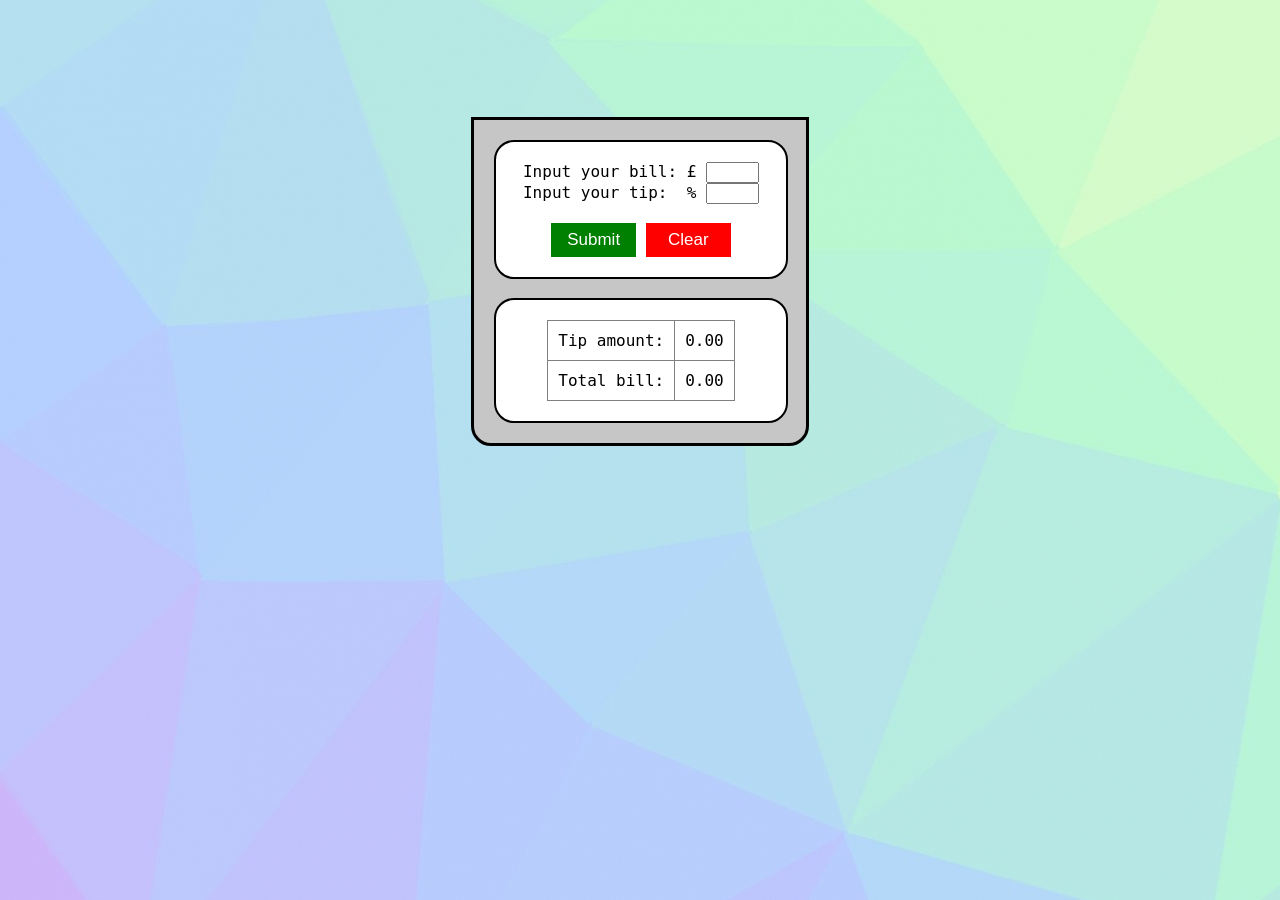
==== index.html @ 8cab5c8b "changes" ====
<!DOCTYPE html>

<html lang=en>

  <head>
    <title>Tip Calculator</title>
    <meta charset="UTF-8">
    <meta name="viewport" content="width=device-width, initial-scale=1.0">
    <link href="./favicon.ico" rel="shortcut icon">
    <link href="./style.css" rel="stylesheet">
  </head>

  <center>

    <body>
     <p id="text2" class="idk">TIP CALCULATOR<p>
     <div id="input-answer" class="idk">
      <div class="form">
        <form id="form1">
         <section id="inputs">
          <label for="billInput">Input your bill: £</label>
          <input type="number" name="billInput" id="billInput">
             <br>
           <label for="percentageInput">Input your tip: &nbsp;%</label>
           <input type="number" name="percentageInput" id="percentageInput">
          </section>
             <br>
           <button type="Submit" id="savebtn" onclick="calculateTip()">Submit</button>
           <button type="reset" id="clearbtn">Clear</button>
         </form>

       </div>

       <br>
   
       <div id="result">
        <form id="form2">
         <table>
           <tr>
             <td id="answer1">Tip amount:</td>
             <td id="tipValue">0.00</td>
           </tr>
           <tr>
             <td id="answer2">Total bill:</td>
             <td id="totalBill">0.00</td>
           </tr>
         </table>
        </form>
       </div>
      </div>
     <script src="script.js" type="text/javascript"></script>
   </body>
 </center>
</html>
---- style.css ----
body {
    font-family: Monaco, "Lucida Console", monospace;
    background-image: url(./css/bg.jpg)
}

#answer {
    text-align: center;
}


#answer1, #answer2, #totalBill, #tipValue {
    text-align: right;
    border: 1px solid gray;
    padding: 10px
}

table {
    border-collapse: collapse;
}

#form2 {
    background-color: white;
    width: 250px;
    border: 2px solid black;
    border-radius: 20px;
    padding: 20px;
}

#billInput, #percentageInput {
    width: 45px;
    -moz-appearance: textfield;
}

#form1 {
    background-color: white;
    width: 250px;
    border: 2px solid black;
    border-radius: 20px;
    padding: 20px;
}

button {
    width: 85px;
    height: 34px;
    border: none;
    font-size: 17px;
    color: white;
}

#savebtn {
    background-color: green;
    
}

#clearbtn {
    background-color: red;
}

button:hover {
    opacity: 0.5;
}

#input-answer {
    background-color: #c6c6c6;
    width: 292px;
    border: 3px solid black;
    border-radius: 0px 0px 20px 20px;
    padding: 20px;
}

.bugger {
  margin: 0;
  position: absolute;
  top: 50%;
  left: 50%;
  -webkit-transform: translate(-50%, -50%);
  transform: translate(-50%, -50%);
}


#text2 {
    color: white;
    font-family: Arial;
    width: 312px;
    font-size: 30px;
    background-color: #B64B39;
    border-width: 3px 3px 0px 3px;
    border-color: black;
    border-style: solid;
    border-radius: 20px 20px 0px 0px;
    padding: 10px;
    -webkit-transform: translate(-50%, -385%);
    transform: translate(-50%, -385%);
}
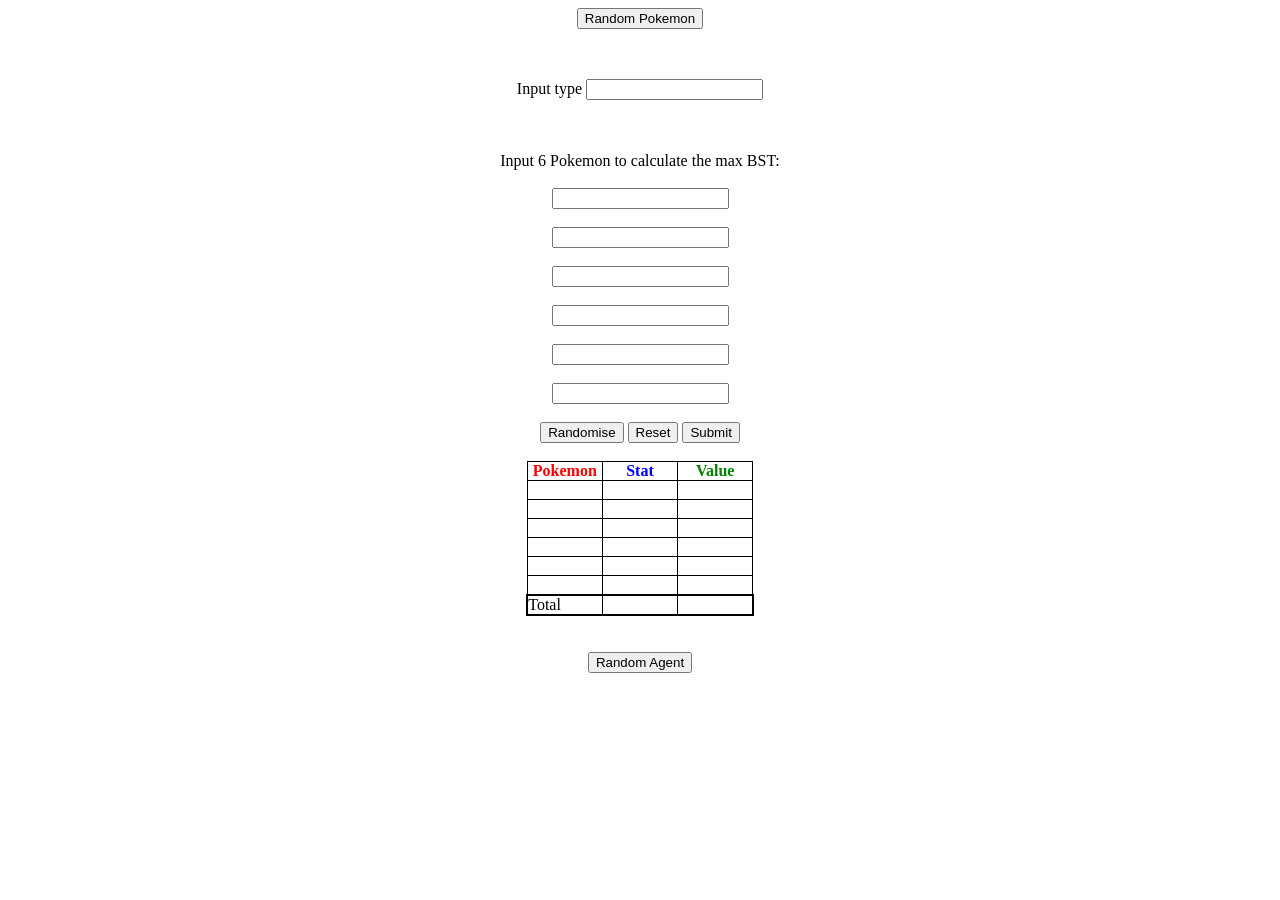
==== commit cbcbe194: "Add files via upload" ====
--- a/index.html
+++ b/index.html
@@ -1,57 +1,103 @@
-<!DOCTYPE html>
-
-<html lang=en>
-
-  <head>
-    <title>Tip Calculator</title>
-    <meta charset="UTF-8">
-    <meta name="viewport" content="width=device-width, initial-scale=1.0">
-    <link href="./favicon.ico" rel="shortcut icon">
-    <link href="./style.css" rel="stylesheet">
-  </head>
-
-  <center>
-
-    <body>
-     <p id="text2" class="idk">TIP CALCULATOR<p>
-     <div id="input-answer" class="idk">
-      <div class="form">
-        <form id="form1">
-         <section id="inputs">
-          <label for="billInput">Input your bill: £</label>
-          <input type="number" name="billInput" id="billInput">
-             <br>
-           <label for="percentageInput">Input your tip: &nbsp;%</label>
-           <input type="number" name="percentageInput" id="percentageInput">
-          </section>
-             <br>
-           <button type="Submit" id="savebtn" onclick="calculateTip()">Submit</button>
-           <button type="reset" id="clearbtn">Clear</button>
-         </form>
-
-       </div>
-
-       <br>
-   
-       <div id="result">
-        <form id="form2">
-         <table>
-           <tr>
-             <td id="answer1">Tip amount:</td>
-             <td id="tipValue">0.00</td>
-           </tr>
-           <tr>
-             <td id="answer2">Total bill:</td>
-             <td id="totalBill">0.00</td>
-           </tr>
-         </table>
-        </form>
-       </div>
-      </div>
-     <script src="script.js" type="text/javascript"></script>
-   </body>
- </center>
-</html>
-
-
-
+<!DOCTYPE html>
+<html lang="en">
+<head>
+    <meta charset="UTF-8">
+    <title>Pokédex Console Test</title>
+    <link rel="icon" type="image/favicon.jpg" href=".public\favicon.jpg">
+    <link rel="stylesheet" href="stylesheet.css">
+</head>
+<body>
+<center>
+    <button id="randombtn"
+            onclick="randomPokemonButton()">Random Pokemon
+    </button>
+    <br>
+    <p id="result">&nbsp</p>
+
+    <form>
+        <label for="pokemonSort">Input type</label>
+        <input type="text" name="pokemonSort" id="input">
+    </form>
+    <form id="main-form">
+        <br>
+        <p id="resultInput"></p>
+        <br>
+        <label>Input 6 Pokemon to calculate the max BST:</label>
+        <br>
+        <br>
+        <input type="text" id="pokeOne">
+        <br>
+        <br>
+        <input type="text" id="pokeTwo">
+        <br>
+        <br>
+        <input type="text" id="pokeThree">
+        <br>
+        <br>
+        <input type="text" id="pokeFour">
+        <br>
+        <br>
+        <input type="text" id="pokeFive">
+        <br>
+        <br>
+        <input type="text" id="pokeSix">
+        <br>
+        <br>
+        <button type="button" id="randomiseBstPokemon" onclick="randomiseBstPokemonFunction(), bstButtonFunction()">Randomise</button>
+        <button id="reset" onclick="resetForm()">Reset</button>
+        <button type="button" id="bstButton" onclick="bstButtonFunction()">Submit</button>
+        <br>
+        <table>
+            <tr>
+                <th id="Pokemonth">Pokemon</th>
+                <th id="Statth">Stat</th>
+                <th id="Valueth">Value</th>
+            </tr>
+            <tr>
+                <td id="result1">&nbsp</td>
+                <td id="statType1">&nbsp</td>
+                <td id="valueOutput1">&nbsp</td>
+            </tr>
+            <tr>
+                <td id="result2">&nbsp</td>
+                <td id="statType2">&nbsp</td>
+                <td id="valueOutput2">&nbsp</td>
+            </tr>
+            <tr>
+                <td id="result3">&nbsp</td>
+                <td id="statType3">&nbsp</td>
+                <td id="valueOutput3">&nbsp</td>
+            </tr>
+            <tr>
+                <td id="result4">&nbsp</td>
+                <td id="statType4">&nbsp</td>
+                <td id="valueOutput4">&nbsp</td>
+            </tr>
+            <tr>
+                <td id="result5">&nbsp</td>
+                <td id="statType5">&nbsp</td>
+                <td id="valueOutput5">&nbsp</td>
+            </tr>
+            <tr>
+                <td id="result6">&nbsp</td>
+                <td id="statType6">&nbsp</td>
+                <td id="valueOutput6">&nbsp</td>
+            </tr>
+            <br>
+            <tr id="total">
+                <td id="total1">Total</td>
+                <td id="empty">&nbsp</td>
+                <td id="valueTotal">&nbsp</td>
+            </tr>
+
+        </table>
+    </form>
+    <br>
+    <br>
+    <button id="randomAgentBtn" onclick="randomAgentBtn()">Random Agent</button>
+    <p id="randomAgentResult">&nbsp</p>
+
+</center>
+<script src="script.js?v=1"></script>
+</body>
+</html>
--- a/stylesheet.css
+++ b/stylesheet.css
@@ -0,0 +1,29 @@
+table, th, td {
+  border: 1px solid black;
+  border-collapse: collapse;
+  table-layout:fixed;
+}
+
+table, th, td {
+    width: 18%;
+    height: 18%;
+    cellpadding: 0px;
+    cellspacing: 0px;
+    padding: 0px;
+}
+
+#total {
+    border: 2px solid black;
+}
+
+#Pokemonth {
+    color: red;
+}
+
+#Statth {
+    color:blue;
+}
+
+#Valueth {
+    color:green;
+}
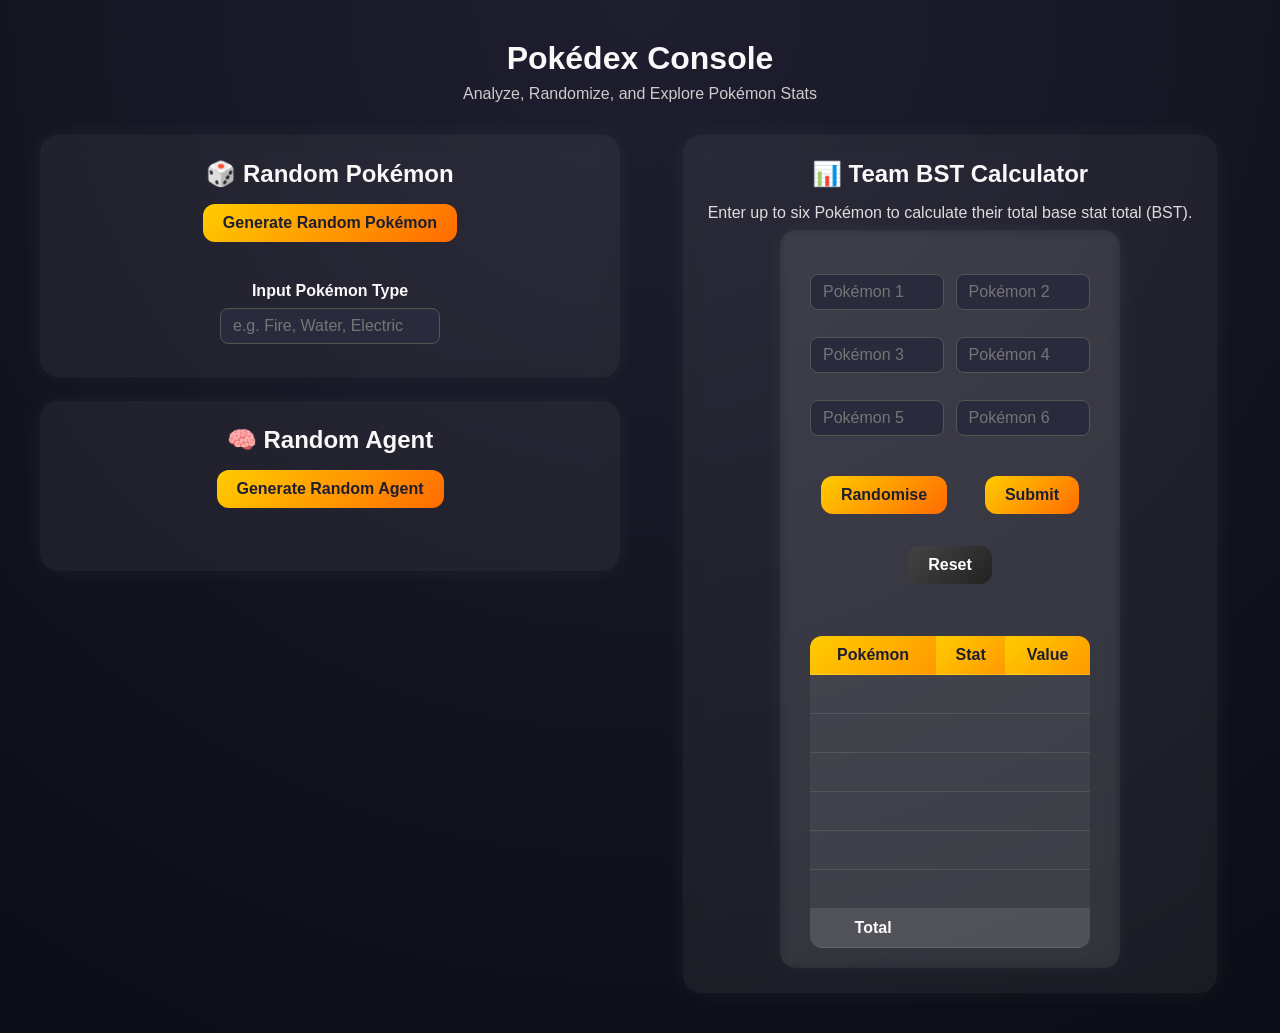
==== commit 8dd5f012: "Add files via upload" ====
--- a/index.html
+++ b/index.html
@@ -2,102 +2,114 @@
 <html lang="en">
 <head>
     <meta charset="UTF-8">
-    <title>Pokédex Console Test</title>
-    <link rel="icon" type="image/favicon.jpg" href=".public\favicon.jpg">
+    <title>Pokédex Console</title>
+    <link rel="icon" type="image/x-icon" href="public/favicon.jpg">
     <link rel="stylesheet" href="stylesheet.css">
 </head>
 <body>
-<center>
-    <button id="randombtn"
-            onclick="randomPokemonButton()">Random Pokemon
-    </button>
-    <br>
-    <p id="result">&nbsp</p>
 
-    <form>
-        <label for="pokemonSort">Input type</label>
-        <input type="text" name="pokemonSort" id="input">
-    </form>
-    <form id="main-form">
-        <br>
-        <p id="resultInput"></p>
-        <br>
-        <label>Input 6 Pokemon to calculate the max BST:</label>
-        <br>
-        <br>
-        <input type="text" id="pokeOne">
-        <br>
-        <br>
-        <input type="text" id="pokeTwo">
-        <br>
-        <br>
-        <input type="text" id="pokeThree">
-        <br>
-        <br>
-        <input type="text" id="pokeFour">
-        <br>
-        <br>
-        <input type="text" id="pokeFive">
-        <br>
-        <br>
-        <input type="text" id="pokeSix">
-        <br>
-        <br>
-        <button type="button" id="randomiseBstPokemon" onclick="randomiseBstPokemonFunction(), bstButtonFunction()">Randomise</button>
-        <button id="reset" onclick="resetForm()">Reset</button>
-        <button type="button" id="bstButton" onclick="bstButtonFunction()">Submit</button>
-        <br>
-        <table>
-            <tr>
-                <th id="Pokemonth">Pokemon</th>
-                <th id="Statth">Stat</th>
-                <th id="Valueth">Value</th>
-            </tr>
-            <tr>
-                <td id="result1">&nbsp</td>
-                <td id="statType1">&nbsp</td>
-                <td id="valueOutput1">&nbsp</td>
-            </tr>
-            <tr>
-                <td id="result2">&nbsp</td>
-                <td id="statType2">&nbsp</td>
-                <td id="valueOutput2">&nbsp</td>
-            </tr>
-            <tr>
-                <td id="result3">&nbsp</td>
-                <td id="statType3">&nbsp</td>
-                <td id="valueOutput3">&nbsp</td>
-            </tr>
-            <tr>
-                <td id="result4">&nbsp</td>
-                <td id="statType4">&nbsp</td>
-                <td id="valueOutput4">&nbsp</td>
-            </tr>
-            <tr>
-                <td id="result5">&nbsp</td>
-                <td id="statType5">&nbsp</td>
-                <td id="valueOutput5">&nbsp</td>
-            </tr>
-            <tr>
-                <td id="result6">&nbsp</td>
-                <td id="statType6">&nbsp</td>
-                <td id="valueOutput6">&nbsp</td>
-            </tr>
-            <br>
-            <tr id="total">
-                <td id="total1">Total</td>
-                <td id="empty">&nbsp</td>
-                <td id="valueTotal">&nbsp</td>
-            </tr>
+    <header>
+        <h1>Pokédex Console</h1>
+        <p class="subtitle">Analyze, Randomize, and Explore Pokémon Stats</p>
+    </header>
 
-        </table>
-    </form>
-    <br>
-    <br>
-    <button id="randomAgentBtn" onclick="randomAgentBtn()">Random Agent</button>
-    <p id="randomAgentResult">&nbsp</p>
+    <main class="main-layout">
+    <!-- Left column -->
+    <div class="column">
+        <section class="card">
+            <h2>🎲 Random Pokémon</h2>
+            <button id="randombtn" onclick="randomPokemonButton()">Generate Random Pokémon</button>
+            <p id="result">&nbsp;</p>
 
-</center>
-<script src="script.js?v=1"></script>
+            <label for="input">Input Pokémon Type</label>
+            <input type="text" name="pokemonSort" id="input" placeholder="e.g. Fire, Water, Electric">
+            <p id="resultInput"></p>
+        </section>
+
+        <section class="card">
+            <h2>🧠 Random Agent</h2>
+            <button id="randomAgentBtn" onclick="randomAgentBtn()">Generate Random Agent</button>
+            <p id="randomAgentResult">&nbsp;</p>
+        </section>
+    </div>
+
+    <!-- Right column -->
+    <center>
+    <div class="column">
+        <section class="card">
+            <h2>📊 Team BST Calculator</h2>
+            <p>Enter up to six Pokémon to calculate their total base stat total (BST).</p>
+
+            <form id="main-form">
+                <div class="pokemon-inputs">
+                    <input type="text" id="pokeOne" placeholder="Pokémon 1">
+                    <input type="text" id="pokeTwo" placeholder="Pokémon 2">
+                    <input type="text" id="pokeThree" placeholder="Pokémon 3">
+                    <input type="text" id="pokeFour" placeholder="Pokémon 4">
+                    <input type="text" id="pokeFive" placeholder="Pokémon 5">
+                    <input type="text" id="pokeSix" placeholder="Pokémon 6">
+                </div>
+
+                <div class="button-group">
+                    <button type="button" id="randomiseBstPokemon" onclick="randomiseBstPokemonFunction(); bstButtonFunction()">Randomise</button>
+                    <button type="button" id="bstButton" onclick="bstButtonFunction()">Submit</button>
+                    <button type="reset" id="reset" onclick="resetForm()">Reset</button>
+                </div>
+
+                <div class="table-container">
+                    <table>
+                        <thead>
+                            <tr>
+                                <th>Pokémon</th>
+                                <th>Stat</th>
+                                <th>Value</th>
+                            </tr>
+                        </thead>
+                        <tbody>
+                            <tr>
+                                <td id="result1">&nbsp;</td>
+                                <td id="statType1">&nbsp;</td>
+                                <td id="valueOutput1">&nbsp;</td>
+                            </tr>
+                            <tr>
+                                <td id="result2">&nbsp;</td>
+                                <td id="statType2">&nbsp;</td>
+                                <td id="valueOutput2">&nbsp;</td>
+                            </tr>
+                            <tr>
+                                <td id="result3">&nbsp;</td>
+                                <td id="statType3">&nbsp;</td>
+                                <td id="valueOutput3">&nbsp;</td>
+                            </tr>
+                            <tr>
+                                <td id="result4">&nbsp;</td>
+                                <td id="statType4">&nbsp;</td>
+                                <td id="valueOutput4">&nbsp;</td>
+                            </tr>
+                            <tr>
+                                <td id="result5">&nbsp;</td>
+                                <td id="statType5">&nbsp;</td>
+                                <td id="valueOutput5">&nbsp;</td>
+                            </tr>
+                            <tr>
+                                <td id="result6">&nbsp;</td>
+                                <td id="statType6">&nbsp;</td>
+                                <td id="valueOutput6">&nbsp;</td>
+                            </tr>
+                            <tr id="total">
+                                <td><strong>Total</strong></td>
+                                <td>&nbsp;</td>
+                                <td id="valueTotal">&nbsp;</td>
+                            </tr>
+                        </tbody>
+                    </table>
+                </div>
+            </form>
+        </section>
+    </div>
+    </center>
+</main>
+
+    <script src="script.js?v=1"></script>
 </body>
 </html>
--- a/stylesheet.css
+++ b/stylesheet.css
@@ -1,29 +1,431 @@
-table, th, td {
-  border: 1px solid black;
-  border-collapse: collapse;
-  table-layout:fixed;
-}
-
-table, th, td {
-    width: 18%;
-    height: 18%;
-    cellpadding: 0px;
-    cellspacing: 0px;
-    padding: 0px;
-}
-
-#total {
-    border: 2px solid black;
-}
-
-#Pokemonth {
-    color: red;
-}
-
-#Statth {
-    color:blue;
-}
-
-#Valueth {
-    color:green;
+/* ===== Global Styles ===== */
+* {
+    box-sizing: border-box;
+    font-family: 'Segoe UI', Tahoma, Geneva, Verdana, sans-serif;
+}
+
+body {
+    background: radial-gradient(circle at top, #1e1e2f 0%, #0c0c16 100%);
+    color: #f8f8f8;
+    margin: 0;
+    padding: 40px 0;
+}
+
+/* ===== Centering Content ===== */
+center {
+    display: flex;
+    flex-direction: column;
+    align-items: center;
+    gap: 1.5rem;
+}
+
+/* ===== Buttons ===== */
+button {
+    background: linear-gradient(135deg, #ffcc00, #ff6b00);
+    color: #1e1e2f;
+    border: none;
+    border-radius: 12px;
+    padding: 10px 20px;
+    font-size: 1rem;
+    font-weight: bold;
+    cursor: pointer;
+    transition: all 0.3s ease;
+}
+
+button:hover {
+    transform: translateY(-2px);
+    box-shadow: 0 4px 15px rgba(255, 204, 0, 0.4);
+}
+
+/* Make reset button look different */
+#reset {
+    background: linear-gradient(135deg, #444, #222);
+    color: #fff;
+}
+
+#reset:hover {
+    box-shadow: 0 4px 15px rgba(255, 255, 255, 0.2);
+}
+
+/* ===== Inputs ===== */
+input[type="text"] {
+    background: #2a2a3d;
+    border: 1px solid #555;
+    border-radius: 8px;
+    padding: 8px 12px;
+    color: #f8f8f8;
+    font-size: 1rem;
+    width: 220px;
+    transition: border-color 0.3s ease, box-shadow 0.3s ease;
+}
+
+input[type="text"]:focus {
+    outline: none;
+    border-color: #ffcc00;
+    box-shadow: 0 0 10px rgba(255, 204, 0, 0.4);
+}
+
+/* ===== Forms & Labels ===== */
+form {
+    background: rgba(255, 255, 255, 0.05);
+    padding: 20px 30px;
+    border-radius: 16px;
+    backdrop-filter: blur(6px);
+    box-shadow: 0 0 20px rgba(255, 255, 255, 0.05);
+    width: 340px;
+}
+
+label {
+    display: block;
+    font-weight: bold;
+    margin-bottom: 8px;
+}
+
+/* ===== Table ===== */
+table {
+    border-collapse: collapse;
+    margin-top: 20px;
+    width: 100%;
+    max-width: 600px;
+    background: rgba(255, 255, 255, 0.05);
+    border-radius: 12px;
+    overflow: hidden;
+}
+
+th, td {
+    padding: 10px;
+    text-align: center;
+    border-bottom: 1px solid rgba(255, 255, 255, 0.1);
+}
+
+th {
+    background: linear-gradient(135deg, #ffcc00, #ff9900);
+    color: #1e1e2f;
+    font-weight: bold;
+}
+
+td {
+    color: #f1f1f1;
+}
+
+/* Highlight total row */
+#total td {
+    font-weight: bold;
+    background: rgba(255, 255, 255, 0.1);
+}
+
+/* ===== Paragraphs ===== */
+p {
+    margin: 0.5rem 0;
+    font-size: 1rem;
+    color: #ddd;
+}
+
+/* ===== Random Agent Result Styling ===== */
+#randomAgentResult {
+    font-weight: bold;
+    font-size: 1.2rem;
+    color: #ffcc00;
+}
+
+/* ===== Random Pokemon Result Styling ===== */
+#result {
+    font-weight: bold;
+    font-size: 1.2rem;
+    color: #ffcc00;
+}
+
+/* ===== Animations ===== */
+button:active {
+    transform: scale(0.97);
+}
+
+/* ===== Responsive ===== */
+@media (max-width: 600px) {
+    form {
+        width: 90%;
+        padding: 15px;
+    }
+
+    input[type="text"] {
+        width: 100%;
+    }
+
+    table {
+        font-size: 0.9rem;
+    }
+}
+
+/* ===== Layout ===== */
+.main-layout {
+    display: grid;
+    grid-template-columns: 1fr 1fr;
+    gap: 2rem;
+    max-width: 1200px;
+    margin: 0 auto;
+    align-items: flex-start;
+}
+
+/* Each column */
+.column {
+    display: flex;
+    flex-direction: column;
+    gap: 1.5rem;
+}
+
+/* Card layout consistency */
+.card {
+    width: 100%;
+}
+
+/* Ensure tables don’t overflow */
+.table-container {
+    overflow-x: auto;
+}
+
+/* Buttons in BST Calculator */
+.button-group {
+    display: flex;
+    justify-content: center;
+    gap: 0.8rem;
+    flex-wrap: wrap;
+    margin: 1rem 0;
+}
+
+/* Pokémon input grid */
+.pokemon-inputs {
+    display: grid;
+    grid-template-columns: 1fr 1fr;
+    gap: 0.7rem;
+    margin-top: 1rem;
+}
+
+/* ===== Responsive for Mobile ===== */
+@media (max-width: 900px) {
+    .main-layout {
+        grid-template-columns: 1fr;
+    }
+
+    .pokemon-inputs {
+        grid-template-columns: 1fr;
+    }
+
+    .button-group {
+        flex-direction: column;
+    }
+}
+
+/* ====== Global Reset & Typography ====== */
+* {
+    box-sizing: border-box;
+    font-family: 'Segoe UI', Tahoma, Geneva, Verdana, sans-serif;
+    color: #f8f8f8;
+}
+
+body {
+    background: radial-gradient(circle at top, #1e1e2f 0%, #0c0c16 100%);
+    margin: 0;
+    padding: 40px 0;
+}
+
+h1, h2 {
+    margin: 0;
+    text-align: center;
+}
+
+.subtitle {
+    text-align: center;
+    color: #ccc;
+    font-size: 1rem;
+    margin-bottom: 2rem;
+}
+
+/* ====== Layout ====== */
+.main-layout {
+    display: grid;
+    grid-template-columns: 1fr 1fr;
+    gap: 2.5rem;
+    max-width: 1200px;
+    margin: 0 auto;
+    align-items: flex-start;
+}
+
+.column {
+    display: flex;
+    flex-direction: column;
+    gap: 1.5rem;
+    align-items: stretch;
+}
+
+/* ====== Card Styling ====== */
+.card {
+    background: rgba(255, 255, 255, 0.06);
+    padding: 25px;
+    border-radius: 18px;
+    box-shadow: 0 0 25px rgba(255, 255, 255, 0.05);
+    backdrop-filter: blur(8px);
+    transition: transform 0.25s ease, box-shadow 0.25s ease;
+    width: 100%;
+}
+
+.card:hover {
+    transform: translateY(-4px);
+    box-shadow: 0 0 30px rgba(255, 255, 255, 0.1);
+}
+
+.card h2 {
+    margin-bottom: 1rem;
+}
+
+.card p {
+    text-align: center;
+}
+
+/* Make BST Calculator card larger */
+.column:last-child .card {
+    max-width: 700px;
+    width: 100%;
+    margin: 0 auto;
+}
+
+/* ====== Buttons ====== */
+button {
+    background: linear-gradient(135deg, #ffcc00, #ff6b00);
+    color: #1e1e2f;
+    border: none;
+    border-radius: 12px;
+    padding: 10px 20px;
+    font-size: 1rem;
+    font-weight: bold;
+    cursor: pointer;
+    transition: all 0.3s ease;
+}
+
+button:hover {
+    transform: translateY(-2px);
+    box-shadow: 0 4px 15px rgba(255, 204, 0, 0.4);
+}
+
+button:active {
+    transform: scale(0.97);
+}
+
+#reset {
+    background: linear-gradient(135deg, #444, #222);
+    color: #fff;
+}
+
+#reset:hover {
+    box-shadow: 0 4px 15px rgba(255, 255, 255, 0.2);
+}
+
+/* ====== Input Fields ====== */
+input[type="text"] {
+    background: #2a2a3d;
+    border: 1px solid #555;
+    border-radius: 8px;
+    padding: 8px 12px;
+    color: #f8f8f8;
+    font-size: 1rem;
+    width: 220px;
+    transition: border-color 0.3s ease, box-shadow 0.3s ease;
+}
+
+input[type="text"]:focus {
+    outline: none;
+    border-color: #ffcc00;
+    box-shadow: 0 0 10px rgba(255, 204, 0, 0.4);
+}
+
+/* Make inputs consistent between Random Pokémon and Agent */
+.card label {
+    display: block;
+    text-align: center;
+    font-weight: bold;
+    margin-top: 10px;
+}
+
+.card input,
+.card button {
+    display: block;
+    margin: 0.5rem auto;
+}
+
+/* ====== Pokémon Input Grid ====== */
+.pokemon-inputs {
+    display: grid;
+    grid-template-columns: repeat(2, 1fr);
+    gap: 0.7rem;
+    margin-top: 1rem;
+}
+
+.pokemon-inputs input {
+    width: 100%;
+}
+
+/* ====== Button Group ====== */
+.button-group {
+    display: flex;
+    justify-content: center;
+    gap: 1rem;
+    flex-wrap: wrap;
+    margin: 1.5rem 0;
+}
+
+/* ====== Table Styling ====== */
+.table-container {
+    overflow-x: auto;
+}
+
+table {
+    border-collapse: collapse;
+    width: 100%;
+    background: rgba(255, 255, 255, 0.05);
+    border-radius: 12px;
+    overflow: hidden;
+}
+
+th, td {
+    padding: 10px;
+    text-align: center;
+    border-bottom: 1px solid rgba(255, 255, 255, 0.1);
+}
+
+th {
+    background: linear-gradient(135deg, #ffcc00, #ff9900);
+    color: #1e1e2f;
+    font-weight: bold;
+}
+
+#total td {
+    font-weight: bold;
+    background: rgba(255, 255, 255, 0.1);
+}
+
+/* ====== Footer ====== */
+footer {
+    text-align: center;
+    margin-top: 3rem;
+    color: #aaa;
+    font-size: 0.9rem;
+}
+
+/* ====== Responsive Design ====== */
+@media (max-width: 900px) {
+    .main-layout {
+        grid-template-columns: 1fr;
+        gap: 1.5rem;
+    }
+
+    .pokemon-inputs {
+        grid-template-columns: 1fr;
+    }
+
+    .button-group {
+        flex-direction: column;
+    }
+
+    .column:last-child .card {
+        max-width: 100%;
+    }
 }
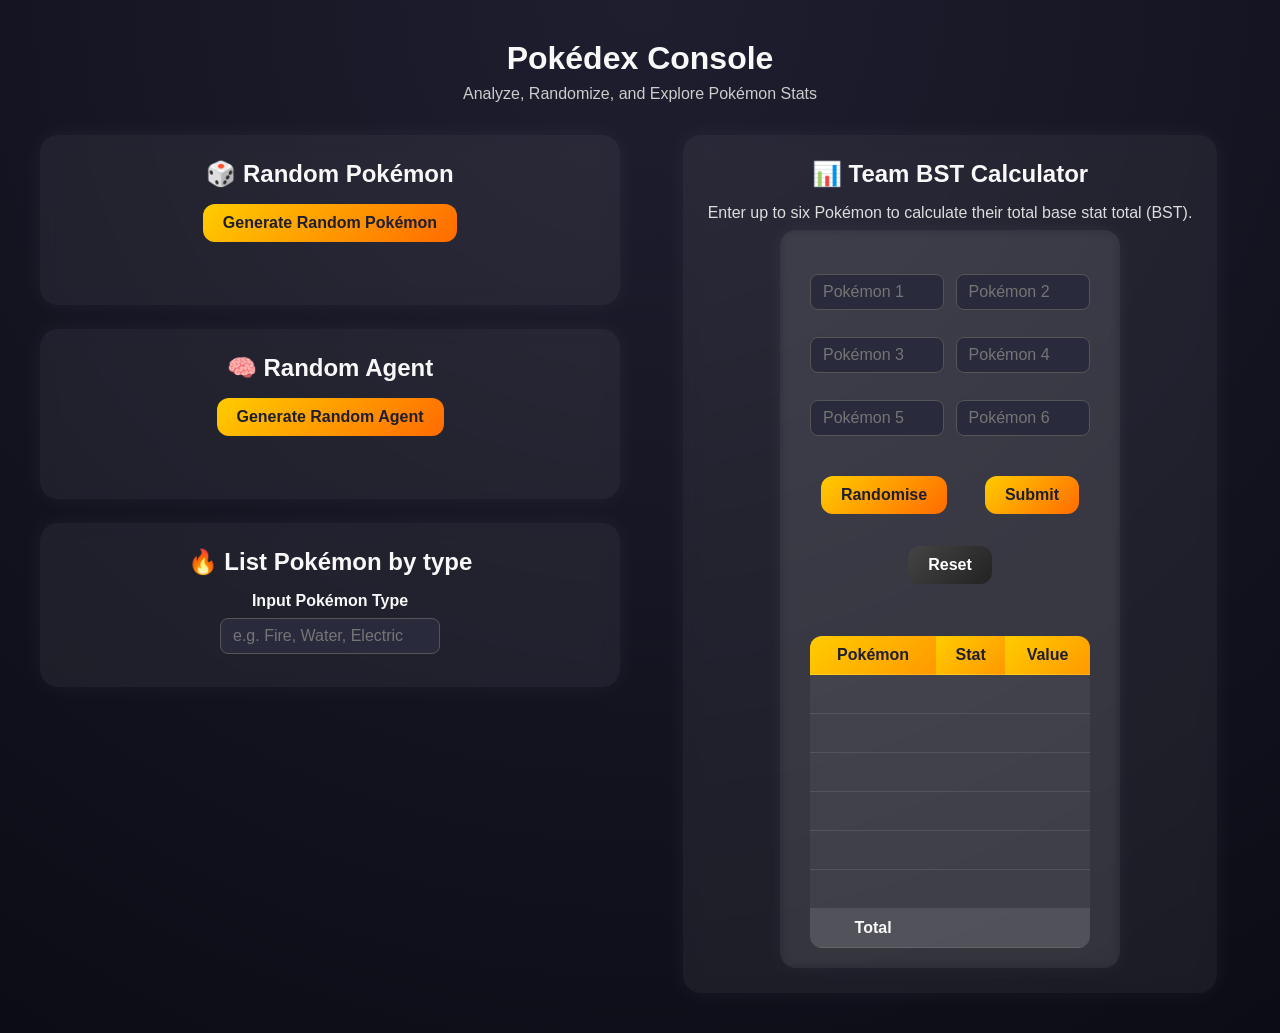
==== commit 799e654d: "Add files via upload replaced repeated code with loops" ====
--- a/index.html
+++ b/index.html
@@ -20,16 +20,19 @@
             <h2>🎲 Random Pokémon</h2>
             <button id="randombtn" onclick="randomPokemonButton()">Generate Random Pokémon</button>
             <p id="result">&nbsp;</p>
-
-            <label for="input">Input Pokémon Type</label>
-            <input type="text" name="pokemonSort" id="input" placeholder="e.g. Fire, Water, Electric">
-            <p id="resultInput"></p>
         </section>
 
         <section class="card">
             <h2>🧠 Random Agent</h2>
             <button id="randomAgentBtn" onclick="randomAgentBtn()">Generate Random Agent</button>
             <p id="randomAgentResult">&nbsp;</p>
+        </section>
+
+        <section class="card">
+            <h2>🔥 List Pokémon by type</h2>
+            <label for="input">Input Pokémon Type</label>
+            <input type="text" name="pokemonSort" id="input" placeholder="e.g. Fire, Water, Electric">
+            <p id="resultInput"></p>
         </section>
     </div>
 
@@ -42,12 +45,12 @@
 
             <form id="main-form">
                 <div class="pokemon-inputs">
-                    <input type="text" id="pokeOne" placeholder="Pokémon 1">
-                    <input type="text" id="pokeTwo" placeholder="Pokémon 2">
-                    <input type="text" id="pokeThree" placeholder="Pokémon 3">
-                    <input type="text" id="pokeFour" placeholder="Pokémon 4">
-                    <input type="text" id="pokeFive" placeholder="Pokémon 5">
-                    <input type="text" id="pokeSix" placeholder="Pokémon 6">
+                    <input type="text" id="poke1" placeholder="Pokémon 1">
+                    <input type="text" id="poke2" placeholder="Pokémon 2">
+                    <input type="text" id="poke3" placeholder="Pokémon 3">
+                    <input type="text" id="poke4" placeholder="Pokémon 4">
+                    <input type="text" id="poke5" placeholder="Pokémon 5">
+                    <input type="text" id="poke6" placeholder="Pokémon 6">
                 </div>
 
                 <div class="button-group">
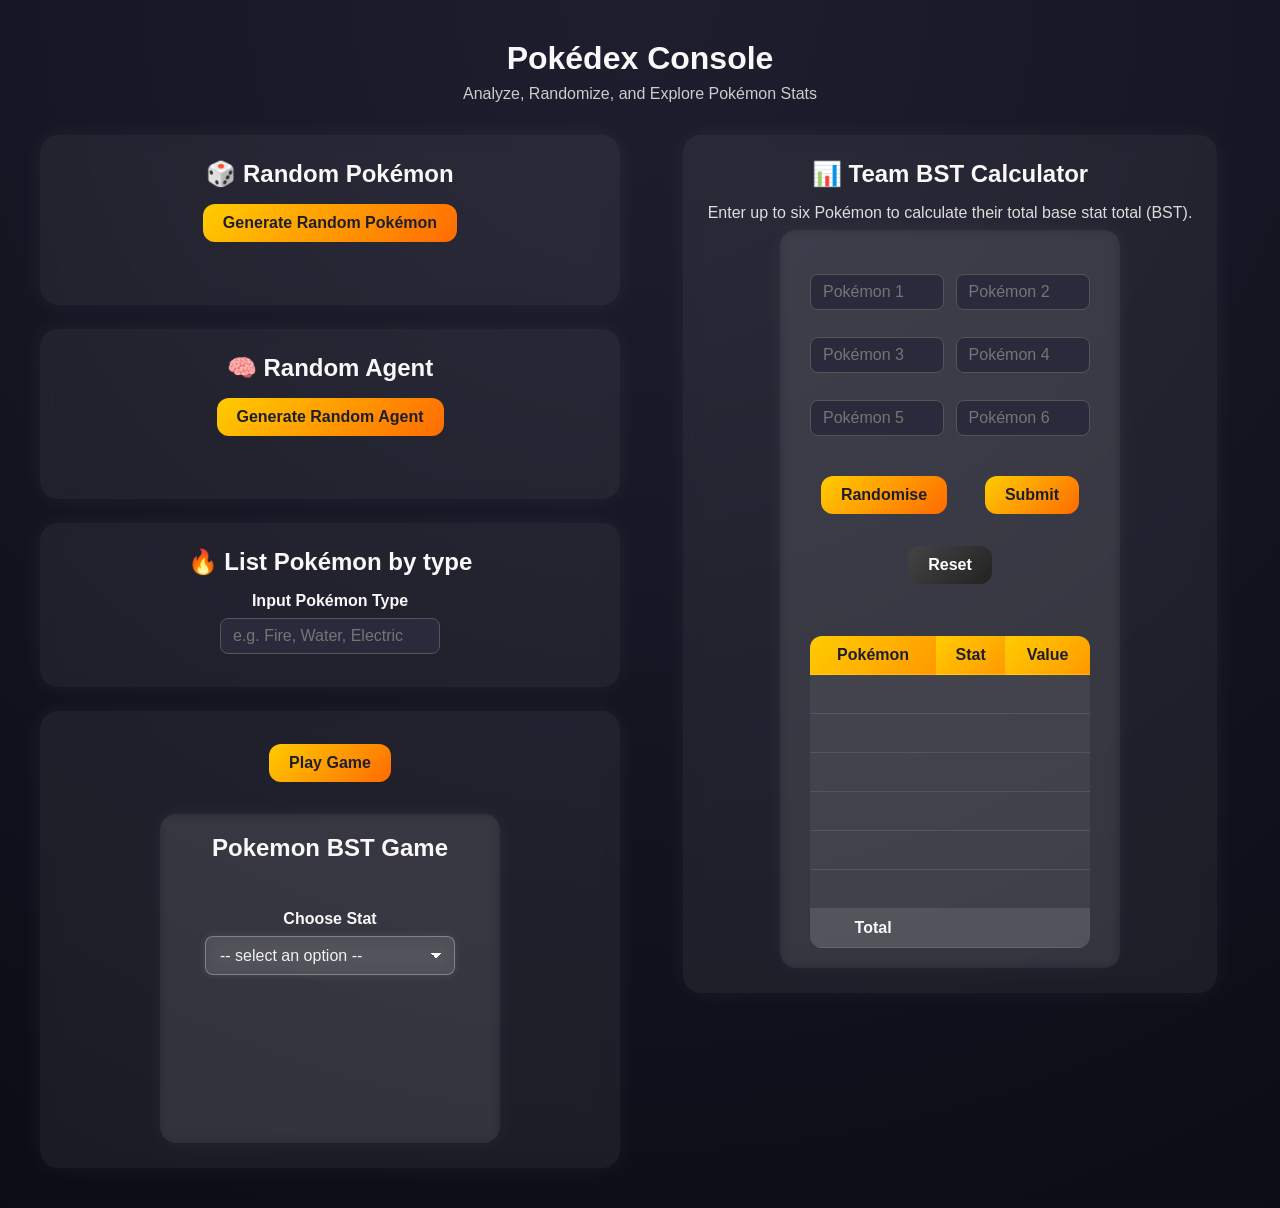
==== commit 98bf72a1: "Add files via upload added BST game." ====
--- a/index.html
+++ b/index.html
@@ -8,12 +8,12 @@
 </head>
 <body>
 
-    <header>
-        <h1>Pokédex Console</h1>
-        <p class="subtitle">Analyze, Randomize, and Explore Pokémon Stats</p>
-    </header>
+<header>
+    <h1>Pokédex Console</h1>
+    <p class="subtitle">Analyze, Randomize, and Explore Pokémon Stats</p>
+</header>
 
-    <main class="main-layout">
+<main class="main-layout">
     <!-- Left column -->
     <div class="column">
         <section class="card">
@@ -34,41 +34,65 @@
             <input type="text" name="pokemonSort" id="input" placeholder="e.g. Fire, Water, Electric">
             <p id="resultInput"></p>
         </section>
+
+        <section class="card">
+            <center>
+                <button id="playGame" onclick="bstGameFunction()">Play Game</button>
+                <form id="bstGame">
+                    <h2>Pokemon BST Game</h2>
+                    <p id="gameRandomPokemon">&nbsp;</p>
+                    <label for="selectStats">Choose Stat</label>
+                    <select name="selectStats" id="selectStats">
+                        <option hidden disabled selected value> -- select an option -- </option>
+                        <option value="hp">HP</option>
+                        <option value="attack">Attack</option>
+                        <option value="defense">Defense</option>
+                        <option value="spAtk">Special Attack</option>
+                        <option value="spDef">Special Defense</option>
+                        <option value="speed">Speed</option>
+                    </select>
+                    <p id="userBST">&nbsp;</p>
+                    <p id="optimisedBST">&nbsp;</p>
+                </form>
+            </center>
+        </section>
     </div>
 
     <!-- Right column -->
     <center>
-    <div class="column">
-        <section class="card">
-            <h2>📊 Team BST Calculator</h2>
-            <p>Enter up to six Pokémon to calculate their total base stat total (BST).</p>
+        <div class="column">
+            <section class="card">
+                <h2>📊 Team BST Calculator</h2>
+                <p>Enter up to six Pokémon to calculate their total base stat total (BST).</p>
 
-            <form id="main-form">
-                <div class="pokemon-inputs">
-                    <input type="text" id="poke1" placeholder="Pokémon 1">
-                    <input type="text" id="poke2" placeholder="Pokémon 2">
-                    <input type="text" id="poke3" placeholder="Pokémon 3">
-                    <input type="text" id="poke4" placeholder="Pokémon 4">
-                    <input type="text" id="poke5" placeholder="Pokémon 5">
-                    <input type="text" id="poke6" placeholder="Pokémon 6">
-                </div>
+                <form id="main-form">
+                    <div class="pokemon-inputs">
+                        <input type="text" id="poke1" placeholder="Pokémon 1">
+                        <input type="text" id="poke2" placeholder="Pokémon 2">
+                        <input type="text" id="poke3" placeholder="Pokémon 3">
+                        <input type="text" id="poke4" placeholder="Pokémon 4">
+                        <input type="text" id="poke5" placeholder="Pokémon 5">
+                        <input type="text" id="poke6" placeholder="Pokémon 6">
+                    </div>
 
-                <div class="button-group">
-                    <button type="button" id="randomiseBstPokemon" onclick="randomiseBstPokemonFunction(); bstButtonFunction()">Randomise</button>
-                    <button type="button" id="bstButton" onclick="bstButtonFunction()">Submit</button>
-                    <button type="reset" id="reset" onclick="resetForm()">Reset</button>
-                </div>
+                    <div class="button-group">
+                        <button type="button" id="randomiseBstPokemon"
+                                onclick="randomiseBstPokemonFunction(); bstButtonFunction()">Randomise
+                        </button>
+                        <button type="button" id="bstButton" onclick="bstButtonFunction()">Submit</button>
+                        <button type="reset" id="reset" onclick="resetForm()">Reset</button>
+                    </div>
 
-                <div class="table-container">
-                    <table>
-                        <thead>
+                    <div class="table-container">
+                        <table>
+                            <thead>
                             <tr>
                                 <th>Pokémon</th>
                                 <th>Stat</th>
                                 <th>Value</th>
                             </tr>
-                        </thead>
-                        <tbody>
+                            </thead>
+                            <tbody>
                             <tr>
                                 <td id="result1">&nbsp;</td>
                                 <td id="statType1">&nbsp;</td>
@@ -104,15 +128,15 @@
                                 <td>&nbsp;</td>
                                 <td id="valueTotal">&nbsp;</td>
                             </tr>
-                        </tbody>
-                    </table>
-                </div>
-            </form>
-        </section>
-    </div>
+                            </tbody>
+                        </table>
+                    </div>
+                </form>
+            </section>
+        </div>
     </center>
 </main>
 
-    <script src="script.js?v=1"></script>
+<script src="script.js?v=1"></script>
 </body>
 </html>
--- a/stylesheet.css
+++ b/stylesheet.css
@@ -122,7 +122,7 @@
 }
 
 /* ===== Random Agent Result Styling ===== */
-#randomAgentResult {
+#randomAgentResult, #gameRandomPokemon, #userBST, #optimisedBST {
     font-weight: bold;
     font-size: 1.2rem;
     color: #ffcc00;
@@ -428,4 +428,60 @@
     .column:last-child .card {
         max-width: 100%;
     }
+}
+
+/* Dropdown styling for #selectStats */
+#selectStats {
+    width: 100%;
+    max-width: 250px;
+    padding: 10px 14px;
+    border-radius: 8px;
+    border: 1px solid rgba(255, 255, 255, 0.3);
+    background: rgba(255, 255, 255, 0.1);
+    color: #f2f2f2;
+    font-size: 1rem;
+    font-family: 'Poppins', sans-serif;
+    appearance: none; /* hide default arrow */
+    outline: none;
+    transition: all 0.2s ease-in-out;
+    box-shadow: 0 0 8px rgba(255, 255, 255, 0.1);
+    cursor: pointer;
+    backdrop-filter: blur(8px);
+}
+
+/* Custom arrow using background image */
+#selectStats {
+    background-image: linear-gradient(45deg, transparent 50%, #fff 50%),
+                      linear-gradient(135deg, #fff 50%, transparent 50%);
+    background-position: calc(100% - 18px) center, calc(100% - 13px) center;
+    background-size: 5px 5px, 5px 5px;
+    background-repeat: no-repeat;
+}
+
+/* Hover effect */
+#selectStats:hover {
+    background: rgba(255, 255, 255, 0.15);
+    box-shadow: 0 0 12px rgba(255, 255, 255, 0.15);
+}
+
+/* Focus effect */
+#selectStats:focus {
+    border-color: #00c3ff;
+    box-shadow: 0 0 8px rgba(0, 195, 255, 0.6);
+}
+
+/* Dropdown options */
+#selectStats option {
+    background-color: #1e1e2a;
+    color: #f2f2f2;
+    font-size: 1rem;
+}
+
+#selectStats {
+    position: relative;
+    margin-bottom: 80px;
+}
+
+#selectStats option {
+    direction: ltr; /* ensures consistent render direction */
 }
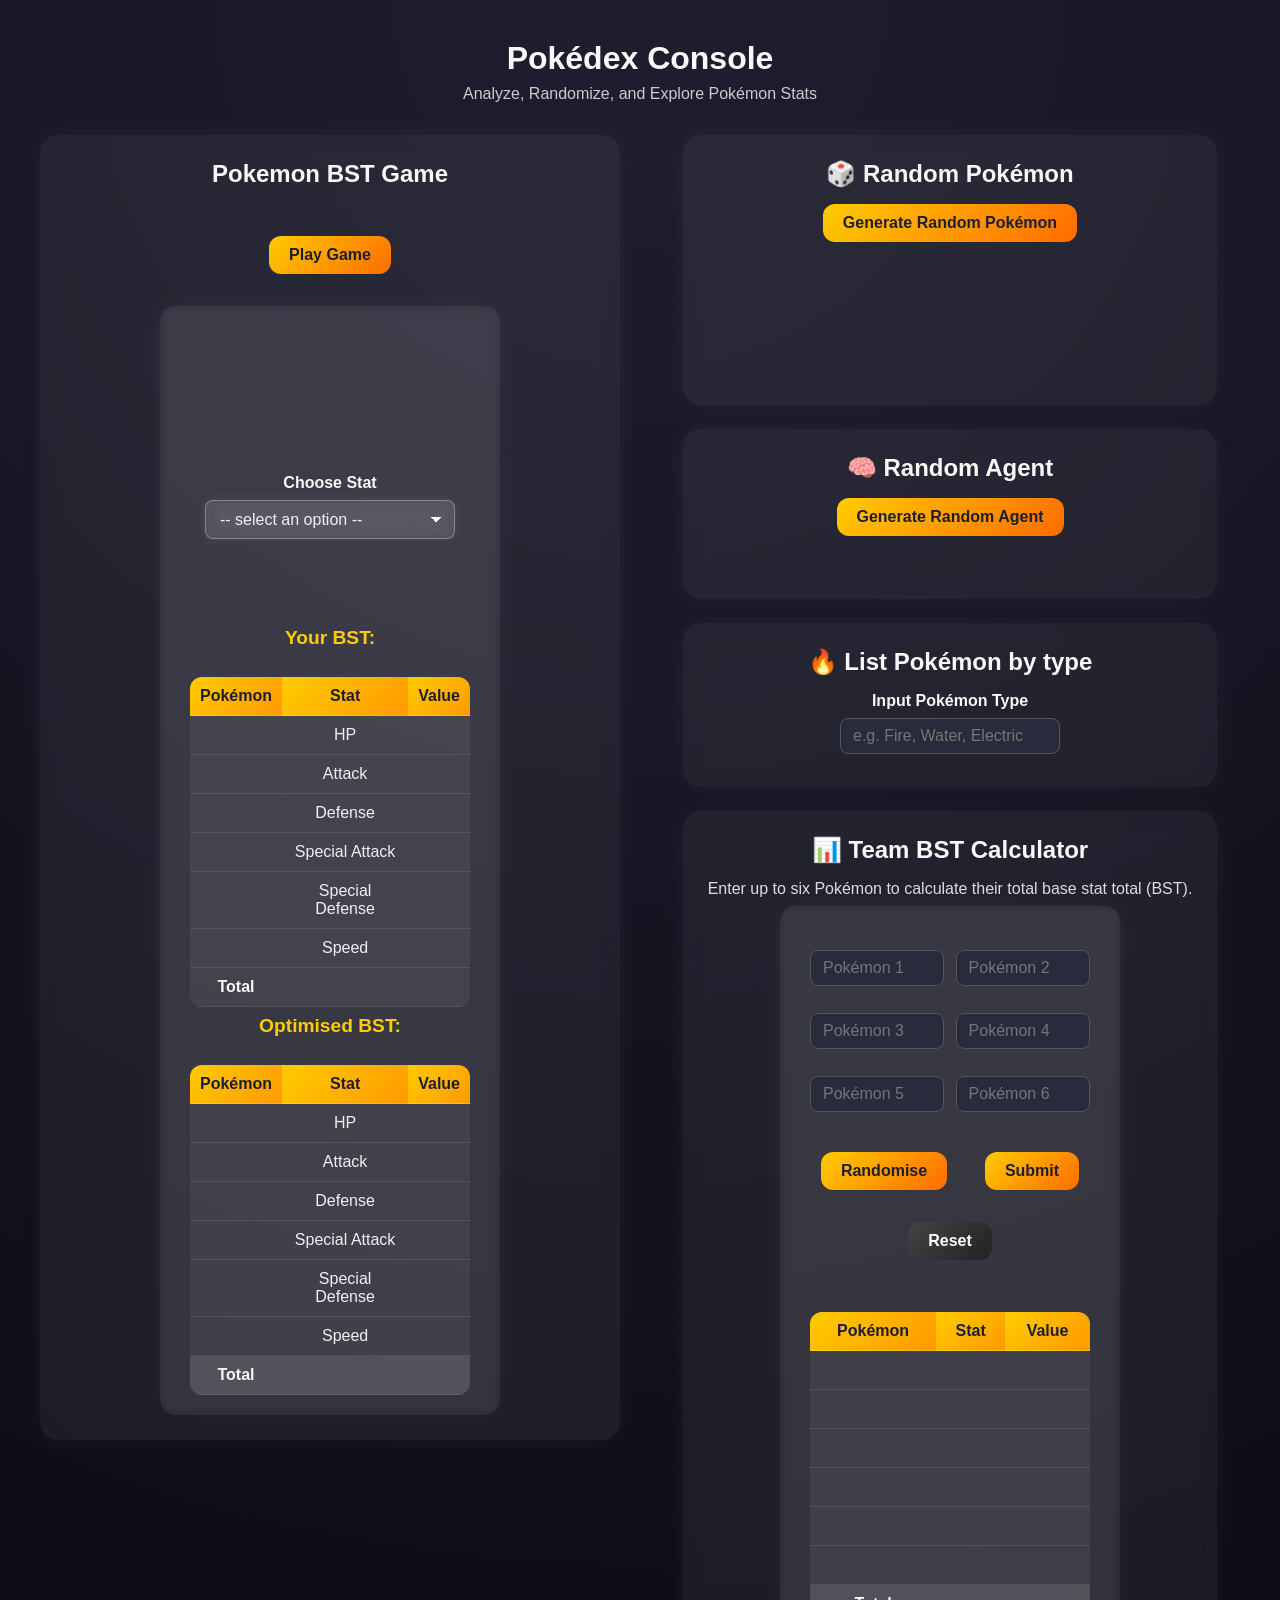
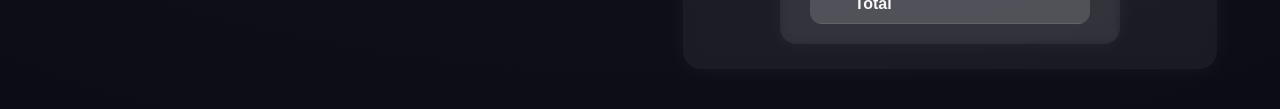
==== commit 5942d0f3: "Add files via upload added favicon, added pokemon images, added tables in BST game to see your choic" ====
--- a/index.html
+++ b/index.html
@@ -3,7 +3,7 @@
 <head>
     <meta charset="UTF-8">
     <title>Pokédex Console</title>
-    <link rel="icon" type="image/x-icon" href="public/favicon.jpg">
+    <link rel="icon" type="image/x-icon" href="/favicon.jpg">
     <link rel="stylesheet" href="stylesheet.css">
 </head>
 <body>
@@ -16,34 +16,17 @@
 <main class="main-layout">
     <!-- Left column -->
     <div class="column">
-        <section class="card">
-            <h2>🎲 Random Pokémon</h2>
-            <button id="randombtn" onclick="randomPokemonButton()">Generate Random Pokémon</button>
-            <p id="result">&nbsp;</p>
-        </section>
-
-        <section class="card">
-            <h2>🧠 Random Agent</h2>
-            <button id="randomAgentBtn" onclick="randomAgentBtn()">Generate Random Agent</button>
-            <p id="randomAgentResult">&nbsp;</p>
-        </section>
-
-        <section class="card">
-            <h2>🔥 List Pokémon by type</h2>
-            <label for="input">Input Pokémon Type</label>
-            <input type="text" name="pokemonSort" id="input" placeholder="e.g. Fire, Water, Electric">
-            <p id="resultInput"></p>
-        </section>
 
         <section class="card">
             <center>
-                <button id="playGame" onclick="bstGameFunction()">Play Game</button>
+                <h2>Pokemon BST Game</h2>
+                <button type="button" id="playGame" onclick="bstGameFunction()">Play Game</button>
                 <form id="bstGame">
-                    <h2>Pokemon BST Game</h2>
                     <p id="gameRandomPokemon">&nbsp;</p>
+                    <div id="image-container-gameRandomPokemon"></div>
                     <label for="selectStats">Choose Stat</label>
                     <select name="selectStats" id="selectStats">
-                        <option hidden disabled selected value> -- select an option -- </option>
+                        <option hidden disabled selected value> -- select an option --</option>
                         <option value="hp">HP</option>
                         <option value="attack">Attack</option>
                         <option value="defense">Defense</option>
@@ -51,8 +34,104 @@
                         <option value="spDef">Special Defense</option>
                         <option value="speed">Speed</option>
                     </select>
-                    <p id="userBST">&nbsp;</p>
-                    <p id="optimisedBST">&nbsp;</p>
+                    <p id="userBST">Your BST:</p>
+                    <div class="table-container">
+                        <table>
+                            <thead>
+                            <tr>
+                                <th>Pokémon</th>
+                                <th>Stat</th>
+                                <th>Value</th>
+                            </tr>
+                            </thead>
+                            <tbody>
+                            <tr>
+                                <td id="bstNamehp">&nbsp;</td>
+                                <td id="bstStathp">HP</td>
+                                <td id="bstValuehp">&nbsp;</td>
+                            </tr>
+                            <tr>
+                                <td id="bstNameattack">&nbsp;</td>
+                                <td id="bstStatattack">Attack</td>
+                                <td id="bstValueattack">&nbsp;</td>
+                            </tr>
+                            <tr>
+                                <td id="bstNamedefense">&nbsp;</td>
+                                <td id="bstStatdefense">Defense</td>
+                                <td id="bstValuedefense">&nbsp;</td>
+                            </tr>
+                            <tr>
+                                <td id="bstNamespAtk">&nbsp;</td>
+                                <td id="bstStatspAtk">Special Attack</td>
+                                <td id="bstValuespAtk">&nbsp;</td>
+                            </tr>
+                            <tr>
+                                <td id="bstNamespDef">&nbsp;</td>
+                                <td id="bstStatspDef">Special Defense</td>
+                                <td id="bstValuespDef">&nbsp;</td>
+                            </tr>
+                            <tr>
+                                <td id="bstNamespeed">&nbsp;</td>
+                                <td id="bstStatspeed">Speed</td>
+                                <td id="bstValuespeed">&nbsp;</td>
+                            </tr>
+                            <tr id="bstGameTotal">
+                                <td><strong>Total</strong></td>
+                                <td>&nbsp;</td>
+                                <td id="bstGameValueTotal"><strong>&nbsp;</strong></td>
+                            </tr>
+                            </tbody>
+                        </table>
+                    </div>
+                    <p id="optimisedBST">Optimised BST:</p>
+                    <div class="table-container">
+                        <table>
+                            <thead>
+                            <tr>
+                                <th>Pokémon</th>
+                                <th>Stat</th>
+                                <th>Value</th>
+                            </tr>
+                            </thead>
+                            <tbody>
+                            <tr>
+                                <td id="obstNamehp">&nbsp;</td>
+                                <td id="obstStathp">HP</td>
+                                <td id="obstValuehp">&nbsp;</td>
+                            </tr>
+                            <tr>
+                                <td id="obstNameattack">&nbsp;</td>
+                                <td id="obstStatattack">Attack</td>
+                                <td id="obstValueattack">&nbsp;</td>
+                            </tr>
+                            <tr>
+                                <td id="obstNamedefense">&nbsp;</td>
+                                <td id="obstStatdefense">Defense</td>
+                                <td id="obstValuedefense">&nbsp;</td>
+                            </tr>
+                            <tr>
+                                <td id="obstNamespAtk">&nbsp;</td>
+                                <td id="obstStatspAtk">Special Attack</td>
+                                <td id="obstValuespAtk">&nbsp;</td>
+                            </tr>
+                            <tr>
+                                <td id="obstNamespDef">&nbsp;</td>
+                                <td id="obstStatspDef">Special Defense</td>
+                                <td id="obstValuespDef">&nbsp;</td>
+                            </tr>
+                            <tr>
+                                <td id="obstNamespeed">&nbsp;</td>
+                                <td id="obstStatspeed">Speed</td>
+                                <td id="obstValuespeed">&nbsp;</td>
+                            </tr>
+                            <tr id="obstGameTotal">
+                                <td><strong>Total</strong></td>
+                                <td>&nbsp;</td>
+                                <td id="obstGameValueTotal"><strong>&nbsp;</strong></td>
+                            </tr>
+                            </tbody>
+                        </table>
+                    </div>
                 </form>
             </center>
         </section>
@@ -61,6 +140,27 @@
     <!-- Right column -->
     <center>
         <div class="column">
+            <section class="card">
+                <h2>🎲 Random Pokémon</h2>
+                <button id="randombtn" onclick="randomPokemonButton()">Generate Random Pokémon</button>
+                <p id="result">&nbsp;</p>
+                <center>
+                    <div id="image-container"></div>
+                </center>
+            </section>
+
+            <section class="card">
+                <h2>🧠 Random Agent</h2>
+                <button id="randomAgentBtn" onclick="randomAgentBtn()">Generate Random Agent</button>
+                <p id="randomAgentResult">&nbsp;</p>
+            </section>
+
+            <section class="card">
+                <h2>🔥 List Pokémon by type</h2>
+                <label for="input">Input Pokémon Type</label>
+                <input type="text" name="pokemonSort" id="input" placeholder="e.g. Fire, Water, Electric">
+                <p id="resultInput"></p>
+            </section>
             <section class="card">
                 <h2>📊 Team BST Calculator</h2>
                 <p>Enter up to six Pokémon to calculate their total base stat total (BST).</p>
--- a/stylesheet.css
+++ b/stylesheet.css
@@ -128,6 +128,24 @@
     color: #ffcc00;
 }
 
+#image-container-gameRandomPokemon {
+    width: 64px;       /* fixed container size */
+    height: 100px;
+    display: flex;     /* enables flex layout */
+    justify-content: center; /* horizontal centering */
+    align-items: center;     /* vertical centering */
+    border: 1px solid transparent; /* optional for debugging */
+}
+
+#image-container {
+    width: 64px;       /* fixed container size */
+    height: 100px;
+    display: flex;     /* enables flex layout */
+    justify-content: center; /* horizontal centering */
+    align-items: center;     /* vertical centering */
+    border: 1px solid transparent; /* optional for debugging */
+}
+
 /* ===== Random Pokemon Result Styling ===== */
 #result {
     font-weight: bold;
@@ -397,7 +415,7 @@
     font-weight: bold;
 }
 
-#total td {
+#total td, #obstGameTotal td {
     font-weight: bold;
     background: rgba(255, 255, 255, 0.1);
 }
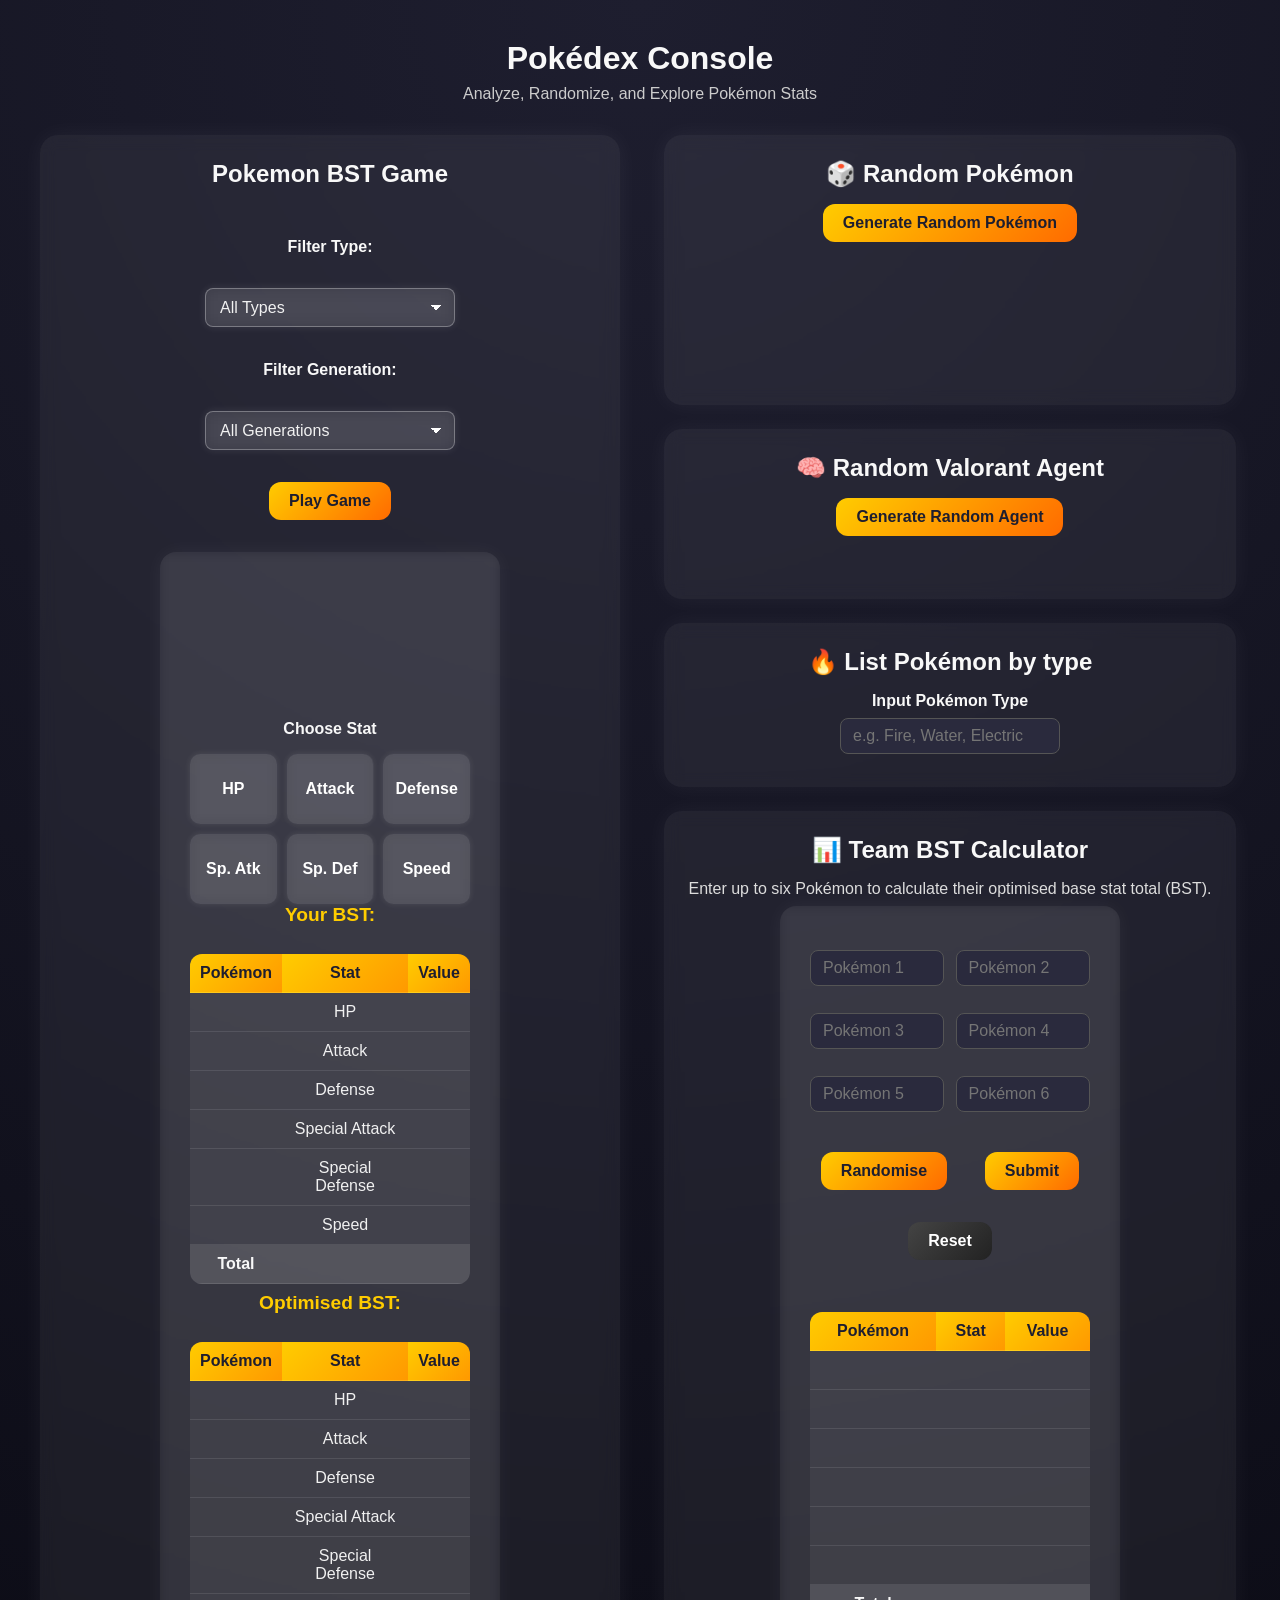
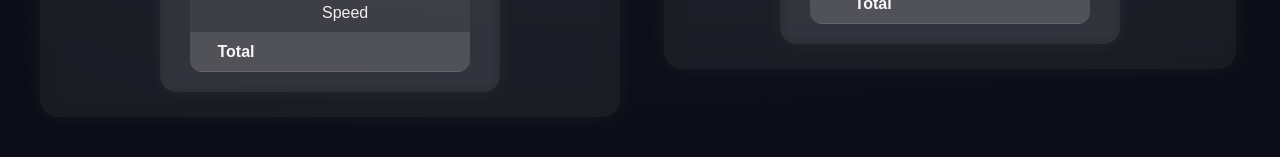
==== commit fb3fb9ce: "Add files via upload added megas, added type and generation filtering, converted dropdown into butto" ====
--- a/index.html
+++ b/index.html
@@ -20,20 +20,54 @@
         <section class="card">
             <center>
                 <h2>Pokemon BST Game</h2>
+                <label for="filterByType">Filter Type:</label>
+                <select name="filterByType" id="filterByType" autocomplete="off">
+                    <option value="all">All Types</option>
+                    <option value="0">Normal</option>
+                    <option value="1">Fire</option>
+                    <option value="2">Water</option>
+                    <option value="3">Electric</option>
+                    <option value="4">Grass</option>
+                    <option value="5">Ice</option>
+                    <option value="6">Fighting</option>
+                    <option value="7">Poison</option>
+                    <option value="8">Ground</option>
+                    <option value="9">Flying</option>
+                    <option value="10">Psychic</option>
+                    <option value="11">Bug</option>
+                    <option value="12">Rock</option>
+                    <option value="13">Ghost</option>
+                    <option value="14">Dragon</option>
+                    <option value="15">Dark</option>
+                    <option value="16">Steel</option>
+                    <option value="17">Fairy</option>
+                </select>
+                <label for="filterByGen">Filter Generation:</label>
+                <select name="filterByGen" id="filterByGen" autocomplete="off">
+                    <option value="all">All Generations</option>
+                    <option value="1">Gen 1</option>
+                    <option value="2">Gen 2</option>
+                    <option value="3">Gen 3</option>
+                    <option value="4">Gen 4</option>
+                    <option value="5">Gen 5</option>
+                    <option value="6">Gen 6</option>
+                    <option value="7">Gen 7</option>
+                    <option value="8">Gen 8</option>
+                    <option value="9">Gen 9</option>
+                </select>
                 <button type="button" id="playGame" onclick="bstGameFunction()">Play Game</button>
                 <form id="bstGame">
                     <p id="gameRandomPokemon">&nbsp;</p>
                     <div id="image-container-gameRandomPokemon"></div>
                     <label for="selectStats">Choose Stat</label>
-                    <select name="selectStats" id="selectStats">
-                        <option hidden disabled selected value> -- select an option --</option>
-                        <option value="hp">HP</option>
-                        <option value="attack">Attack</option>
-                        <option value="defense">Defense</option>
-                        <option value="spAtk">Special Attack</option>
-                        <option value="spDef">Special Defense</option>
-                        <option value="speed">Speed</option>
-                    </select>
+                    <div class="button-group2" id="bstGameButtonGroup">
+                        <button id="bstGameHPButton" value="hp">HP</button>
+                        <button id="bstGameAttackButton" value="attack">Attack</button>
+                        <button id="bstGameDefenseButton" value="defense">Defense</button>
+                        <button id="bstGameSpAttackButton" value="spAtk">Sp. Atk</button>
+                        <button id="bstGameSpDefenseButton" value="spDef">Sp. Def</button>
+                        <button id="bstGameSpeedButton" value="speed">Speed</button>
+                    </div>
                     <p id="userBST">Your BST:</p>
                     <div class="table-container">
                         <table>
@@ -150,7 +184,7 @@
             </section>
 
             <section class="card">
-                <h2>🧠 Random Agent</h2>
+                <h2>🧠 Random Valorant Agent</h2>
                 <button id="randomAgentBtn" onclick="randomAgentBtn()">Generate Random Agent</button>
                 <p id="randomAgentResult">&nbsp;</p>
             </section>
@@ -163,7 +197,7 @@
             </section>
             <section class="card">
                 <h2>📊 Team BST Calculator</h2>
-                <p>Enter up to six Pokémon to calculate their total base stat total (BST).</p>
+                <p>Enter up to six Pokémon to calculate their optimised base stat total (BST).</p>
 
                 <form id="main-form">
                     <div class="pokemon-inputs">
--- a/stylesheet.css
+++ b/stylesheet.css
@@ -210,6 +210,58 @@
     margin: 1rem 0;
 }
 
+.button-group2 {
+  display: grid;
+  grid-template-columns: repeat(3, 1fr); /* 3 equal columns */
+  grid-template-rows: repeat(2, 1fr);    /* 2 equal rows */
+  gap: 10px;                             /* spacing between buttons */
+  width: 100%;
+  max-width: 500px;                      /* overall group width */
+  height: 150px;                         /* fixes equal button height */
+  margin: 0 auto;                        /* centers the group */
+}
+
+.button-group2 button {
+  width: 100%;
+  height: 100%;                          /* fill the grid cell */
+  border: none;
+  border-radius: 10px;
+  background: rgba(255, 255, 255, 0.1);
+  color: #fff;
+  font-family: 'Poppins', sans-serif;
+  font-size: 1rem;
+  text-align: center;
+  cursor: pointer;
+  transition: all 0.2s ease;
+  backdrop-filter: blur(6px);
+  box-shadow: 0 0 6px rgba(255, 255, 255, 0.1);
+  display: flex;
+  align-items: center;
+  justify-content: center;               /* centers long text vertically/horizontally */
+  text-wrap: balance;                    /* improves line wrapping for long text */
+  padding: 6px;                          /* optional padding */
+}
+
+.button-group2 button:hover {
+  background: rgba(255, 255, 255, 0.2);
+  box-shadow: 0 0 10px rgba(255, 255, 255, 0.2);
+  transform: translateY(-2px);
+}
+
+.button-group2 button:active {
+  transform: scale(0.97);
+}
+
+.button-group2 button:disabled {
+    background-color: #ccc;  /* light grey background */
+    color: #666;             /* darker grey text */
+    border: 1px solid #999;  /* optional border for clarity */
+    cursor: not-allowed;     /* show the "disabled" cursor */
+    opacity: 0.7;            /* slightly faded */
+}
+
+/*  gap:4 margin:5   */
+
 /* Pokémon input grid */
 .pokemon-inputs {
     display: grid;
@@ -415,7 +467,7 @@
     font-weight: bold;
 }
 
-#total td, #obstGameTotal td {
+#total td, #obstGameTotal td, #bstGameTotal {
     font-weight: bold;
     background: rgba(255, 255, 255, 0.1);
 }
@@ -449,7 +501,7 @@
 }
 
 /* Dropdown styling for #selectStats */
-#selectStats {
+#selectStats, #filterByType, #filterByGen {
     width: 100%;
     max-width: 250px;
     padding: 10px 14px;
@@ -468,7 +520,7 @@
 }
 
 /* Custom arrow using background image */
-#selectStats {
+#selectStats, #filterByType, #filterByGen {
     background-image: linear-gradient(45deg, transparent 50%, #fff 50%),
                       linear-gradient(135deg, #fff 50%, transparent 50%);
     background-position: calc(100% - 18px) center, calc(100% - 13px) center;
@@ -477,29 +529,29 @@
 }
 
 /* Hover effect */
-#selectStats:hover {
+#selectStats:hover, #filterByType:hover, #filterByGen:hover {
     background: rgba(255, 255, 255, 0.15);
     box-shadow: 0 0 12px rgba(255, 255, 255, 0.15);
 }
 
 /* Focus effect */
-#selectStats:focus {
+#selectStats:focus, #filterByType:focus, #filterByGen:focus {
     border-color: #00c3ff;
     box-shadow: 0 0 8px rgba(0, 195, 255, 0.6);
 }
 
 /* Dropdown options */
-#selectStats option {
+#selectStats option, #filterByType option, #filterByGen option {
     background-color: #1e1e2a;
     color: #f2f2f2;
     font-size: 1rem;
 }
 
-#selectStats {
+#selectStats, #filterByType, #filterByGen {
     position: relative;
-    margin-bottom: 80px;
-}
-
-#selectStats option {
+    margin-bottom: 0px;
+}
+
+#selectStats option, #filterByType option, #filterByGen option {
     direction: ltr; /* ensures consistent render direction */
 }
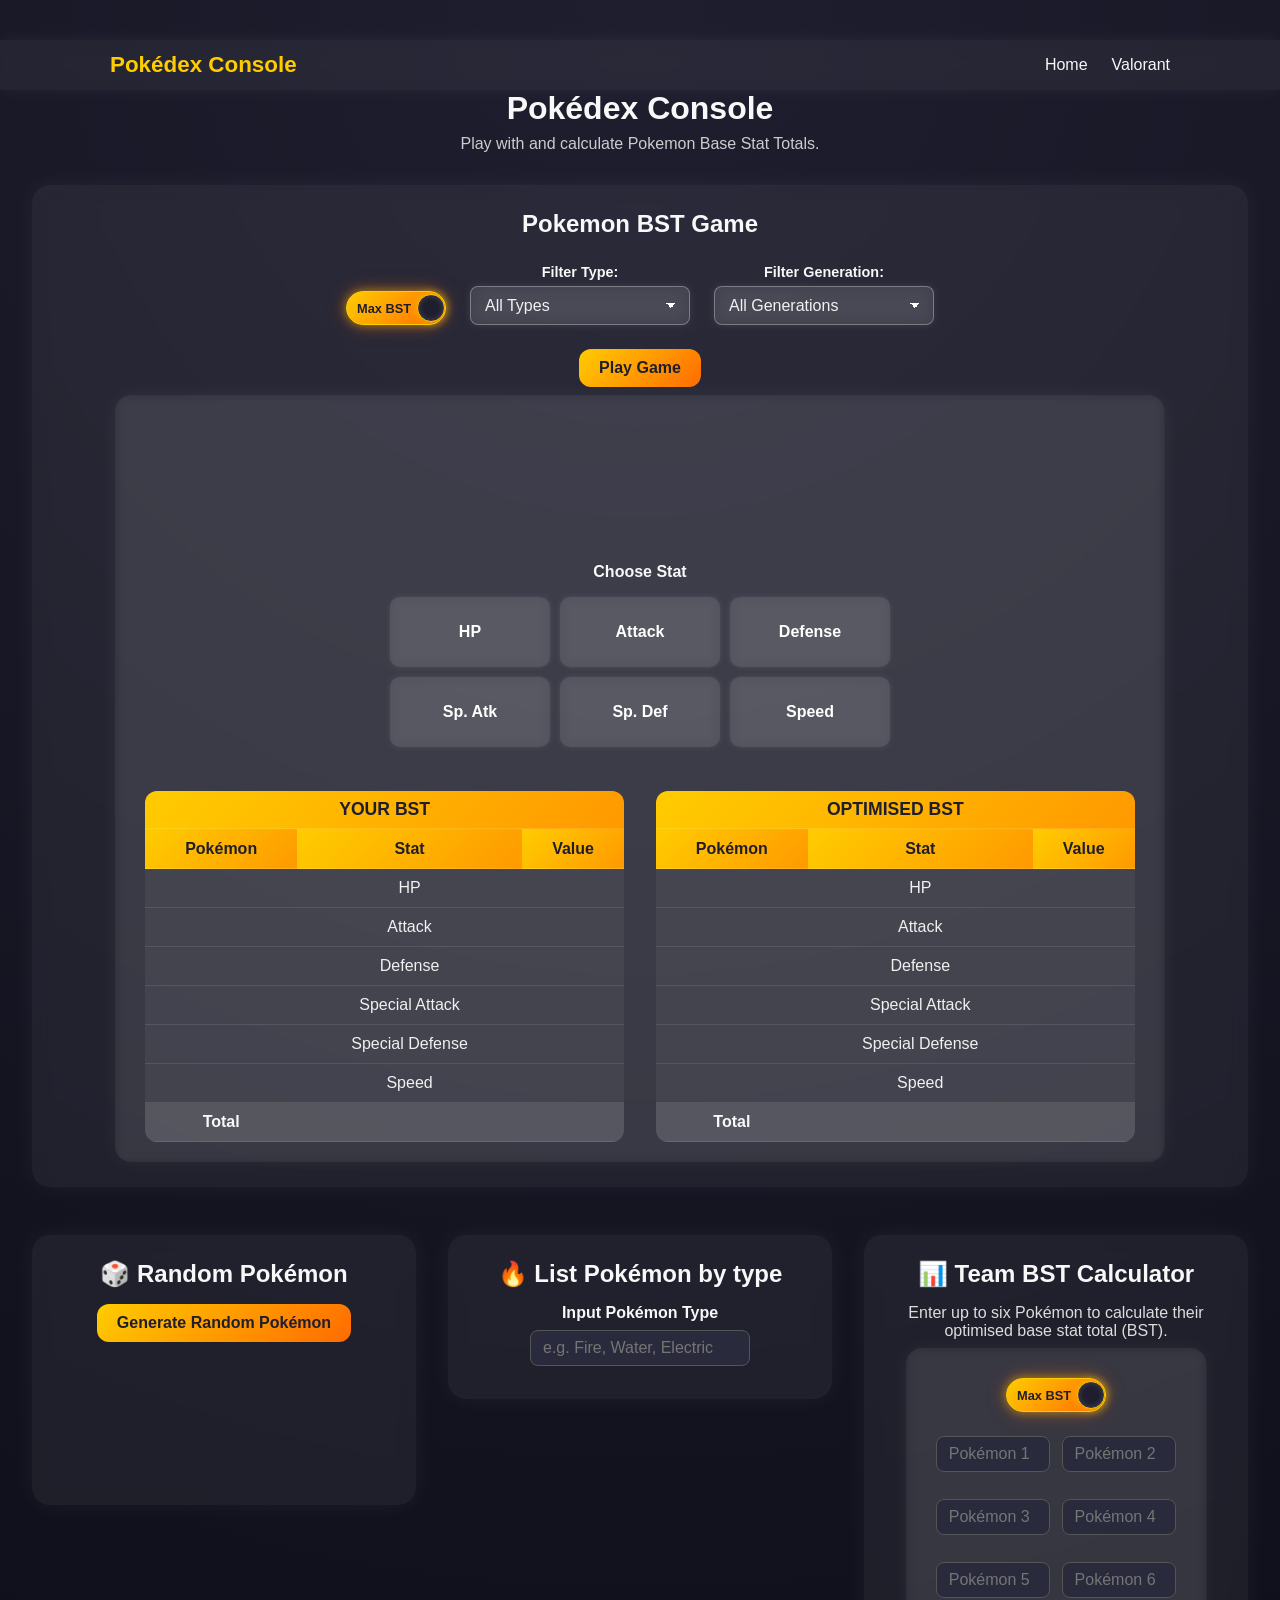
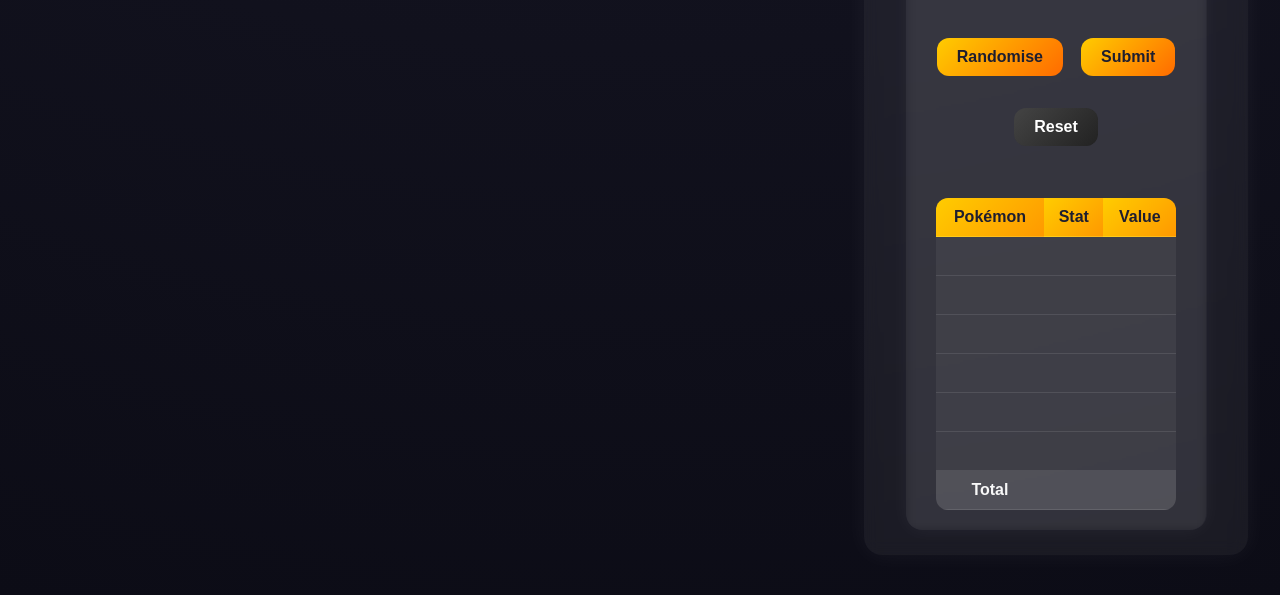
==== commit 332a68bc: "Add files via upload" ====
--- a/index.html
+++ b/index.html
@@ -5,56 +5,76 @@
     <title>Pokédex Console</title>
     <link rel="icon" type="image/x-icon" href="/favicon.jpg">
     <link rel="stylesheet" href="stylesheet.css">
+    <meta name="viewport" content="width=device-width, initial-scale=1.0">
 </head>
 <body>
 
+<nav class="navbar">
+    <div class="nav-container">
+        <a href="index.html" class="nav-logo">Pokédex Console</a>
+        <div class="nav-links">
+            <a href="index.html" class="nav-item">Home</a>
+            <a href="pages/valorant.html" class="nav-item">Valorant</a>
+        </div>
+    </div>
+</nav>
+
 <header>
     <h1>Pokédex Console</h1>
-    <p class="subtitle">Analyze, Randomize, and Explore Pokémon Stats</p>
+    <p class="subtitle">Play with and calculate Pokemon Base Stat Totals.</p>
 </header>
 
-<main class="main-layout">
-    <!-- Left column -->
-    <div class="column">
-
-        <section class="card">
-            <center>
+<main class="main-layout-rows">
+    <!-- 1st row -->
+    <div class="row">
+        <center>
+            <section class="card">
                 <h2>Pokemon BST Game</h2>
-                <label for="filterByType">Filter Type:</label>
-                <select name="filterByType" id="filterByType" autocomplete="off">
-                    <option value="all">All Types</option>
-                    <option value="0">Normal</option>
-                    <option value="1">Fire</option>
-                    <option value="2">Water</option>
-                    <option value="3">Electric</option>
-                    <option value="4">Grass</option>
-                    <option value="5">Ice</option>
-                    <option value="6">Fighting</option>
-                    <option value="7">Poison</option>
-                    <option value="8">Ground</option>
-                    <option value="9">Flying</option>
-                    <option value="10">Psychic</option>
-                    <option value="11">Bug</option>
-                    <option value="12">Rock</option>
-                    <option value="13">Ghost</option>
-                    <option value="14">Dragon</option>
-                    <option value="15">Dark</option>
-                    <option value="16">Steel</option>
-                    <option value="17">Fairy</option>
-                </select>
-                <label for="filterByGen">Filter Generation:</label>
-                <select name="filterByGen" id="filterByGen" autocomplete="off">
-                    <option value="all">All Generations</option>
-                    <option value="1">Gen 1</option>
-                    <option value="2">Gen 2</option>
-                    <option value="3">Gen 3</option>
-                    <option value="4">Gen 4</option>
-                    <option value="5">Gen 5</option>
-                    <option value="6">Gen 6</option>
-                    <option value="7">Gen 7</option>
-                    <option value="8">Gen 8</option>
-                    <option value="9">Gen 9</option>
-                </select>
+                <div class="filters-row">
+                    <label for="gameMinMaxToggle" class="onOffToggle">
+                        <input type="checkbox" name="gameMinMaxToggle" id="gameMinMaxToggle" autocomplete="off" checked>
+                        <span class="slider"></span>
+                    </label>
+                    <div class="filter-item">
+                        <label for="filterByType">Filter Type:</label>
+                        <select name="filterByType" id="filterByType" autocomplete="off">
+                            <option value="all">All Types</option>
+                            <option value="0">Normal</option>
+                            <option value="1">Fire</option>
+                            <option value="2">Water</option>
+                            <option value="3">Electric</option>
+                            <option value="4">Grass</option>
+                            <option value="5">Ice</option>
+                            <option value="6">Fighting</option>
+                            <option value="7">Poison</option>
+                            <option value="8">Ground</option>
+                            <option value="9">Flying</option>
+                            <option value="10">Psychic</option>
+                            <option value="11">Bug</option>
+                            <option value="12">Rock</option>
+                            <option value="13">Ghost</option>
+                            <option value="14">Dragon</option>
+                            <option value="15">Dark</option>
+                            <option value="16">Steel</option>
+                            <option value="17">Fairy</option>
+                        </select>
+                    </div>
+                    <div class="filter-item">
+                        <label for="filterByGen">Filter Generation:</label>
+                        <select name="filterByGen" id="filterByGen" autocomplete="off">
+                            <option value="all">All Generations</option>
+                            <option value="1">Gen 1</option>
+                            <option value="2">Gen 2</option>
+                            <option value="3">Gen 3</option>
+                            <option value="4">Gen 4</option>
+                            <option value="5">Gen 5</option>
+                            <option value="6">Gen 6</option>
+                            <option value="7">Gen 7</option>
+                            <option value="8">Gen 8</option>
+                            <option value="9">Gen 9</option>
+                        </select>
+                    </div>
+                </div>
                 <button type="button" id="playGame" onclick="bstGameFunction()">Play Game</button>
                 <form id="bstGame">
                     <p id="gameRandomPokemon">&nbsp;</p>
@@ -68,112 +88,118 @@
                         <button id="bstGameSpDefenseButton" value="spDef">Sp. Def</button>
                         <button id="bstGameSpeedButton" value="speed">Speed</button>
                     </div>
-                    <p id="userBST">Your BST:</p>
-                    <div class="table-container">
-                        <table>
-                            <thead>
-                            <tr>
-                                <th>Pokémon</th>
-                                <th>Stat</th>
-                                <th>Value</th>
-                            </tr>
-                            </thead>
-                            <tbody>
-                            <tr>
-                                <td id="bstNamehp">&nbsp;</td>
-                                <td id="bstStathp">HP</td>
-                                <td id="bstValuehp">&nbsp;</td>
-                            </tr>
-                            <tr>
-                                <td id="bstNameattack">&nbsp;</td>
-                                <td id="bstStatattack">Attack</td>
-                                <td id="bstValueattack">&nbsp;</td>
-                            </tr>
-                            <tr>
-                                <td id="bstNamedefense">&nbsp;</td>
-                                <td id="bstStatdefense">Defense</td>
-                                <td id="bstValuedefense">&nbsp;</td>
-                            </tr>
-                            <tr>
-                                <td id="bstNamespAtk">&nbsp;</td>
-                                <td id="bstStatspAtk">Special Attack</td>
-                                <td id="bstValuespAtk">&nbsp;</td>
-                            </tr>
-                            <tr>
-                                <td id="bstNamespDef">&nbsp;</td>
-                                <td id="bstStatspDef">Special Defense</td>
-                                <td id="bstValuespDef">&nbsp;</td>
-                            </tr>
-                            <tr>
-                                <td id="bstNamespeed">&nbsp;</td>
-                                <td id="bstStatspeed">Speed</td>
-                                <td id="bstValuespeed">&nbsp;</td>
-                            </tr>
-                            <tr id="bstGameTotal">
-                                <td><strong>Total</strong></td>
-                                <td>&nbsp;</td>
-                                <td id="bstGameValueTotal"><strong>&nbsp;</strong></td>
-                            </tr>
-                            </tbody>
-                        </table>
-                    </div>
-                    <p id="optimisedBST">Optimised BST:</p>
-                    <div class="table-container">
-                        <table>
-                            <thead>
-                            <tr>
-                                <th>Pokémon</th>
-                                <th>Stat</th>
-                                <th>Value</th>
-                            </tr>
-                            </thead>
-                            <tbody>
-                            <tr>
-                                <td id="obstNamehp">&nbsp;</td>
-                                <td id="obstStathp">HP</td>
-                                <td id="obstValuehp">&nbsp;</td>
-                            </tr>
-                            <tr>
-                                <td id="obstNameattack">&nbsp;</td>
-                                <td id="obstStatattack">Attack</td>
-                                <td id="obstValueattack">&nbsp;</td>
-                            </tr>
-                            <tr>
-                                <td id="obstNamedefense">&nbsp;</td>
-                                <td id="obstStatdefense">Defense</td>
-                                <td id="obstValuedefense">&nbsp;</td>
-                            </tr>
-                            <tr>
-                                <td id="obstNamespAtk">&nbsp;</td>
-                                <td id="obstStatspAtk">Special Attack</td>
-                                <td id="obstValuespAtk">&nbsp;</td>
-                            </tr>
-                            <tr>
-                                <td id="obstNamespDef">&nbsp;</td>
-                                <td id="obstStatspDef">Special Defense</td>
-                                <td id="obstValuespDef">&nbsp;</td>
-                            </tr>
-                            <tr>
-                                <td id="obstNamespeed">&nbsp;</td>
-                                <td id="obstStatspeed">Speed</td>
-                                <td id="obstValuespeed">&nbsp;</td>
-                            </tr>
-                            <tr id="obstGameTotal">
-                                <td><strong>Total</strong></td>
-                                <td>&nbsp;</td>
-                                <td id="obstGameValueTotal"><strong>&nbsp;</strong></td>
-                            </tr>
-                            </tbody>
-                        </table>
+                    <div class="table-row">
+                        <div class="table-container">
+                            <table>
+                                <thead>
+                                <tr>
+                                    <th colspan="3" class="table-title">YOUR BST</th>
+                                </tr>
+                                <tr>
+                                    <th>Pokémon</th>
+                                    <th>Stat</th>
+                                    <th>Value</th>
+                                </tr>
+                                </thead>
+                                <tbody>
+                                <tr>
+                                    <td id="bstNamehp">&nbsp;</td>
+                                    <td id="bstStathp">HP</td>
+                                    <td id="bstValuehp">&nbsp;</td>
+                                </tr>
+                                <tr>
+                                    <td id="bstNameattack">&nbsp;</td>
+                                    <td id="bstStatattack">Attack</td>
+                                    <td id="bstValueattack">&nbsp;</td>
+                                </tr>
+                                <tr>
+                                    <td id="bstNamedefense">&nbsp;</td>
+                                    <td id="bstStatdefense">Defense</td>
+                                    <td id="bstValuedefense">&nbsp;</td>
+                                </tr>
+                                <tr>
+                                    <td id="bstNamespAtk">&nbsp;</td>
+                                    <td id="bstStatspAtk">Special Attack</td>
+                                    <td id="bstValuespAtk">&nbsp;</td>
+                                </tr>
+                                <tr>
+                                    <td id="bstNamespDef">&nbsp;</td>
+                                    <td id="bstStatspDef">Special Defense</td>
+                                    <td id="bstValuespDef">&nbsp;</td>
+                                </tr>
+                                <tr>
+                                    <td id="bstNamespeed">&nbsp;</td>
+                                    <td id="bstStatspeed">Speed</td>
+                                    <td id="bstValuespeed">&nbsp;</td>
+                                </tr>
+                                <tr id="bstGameTotal">
+                                    <td><strong>Total</strong></td>
+                                    <td>&nbsp;</td>
+                                    <td id="bstGameValueTotal"><strong>&nbsp;</strong></td>
+                                </tr>
+                                </tbody>
+                            </table>
+                        </div>
+                        <div class="table-container">
+                            <table>
+                                <thead>
+                                <tr>
+                                    <th colspan="3" class="table-title">OPTIMISED BST</th>
+                                </tr>
+                                <tr>
+                                    <th>Pokémon</th>
+                                    <th>Stat</th>
+                                    <th>Value</th>
+                                </tr>
+                                </thead>
+                                <tbody>
+                                <tr>
+                                    <td id="obstNamehp">&nbsp;</td>
+                                    <td id="obstStathp">HP</td>
+                                    <td id="obstValuehp">&nbsp;</td>
+                                </tr>
+                                <tr>
+                                    <td id="obstNameattack">&nbsp;</td>
+                                    <td id="obstStatattack">Attack</td>
+                                    <td id="obstValueattack">&nbsp;</td>
+                                </tr>
+                                <tr>
+                                    <td id="obstNamedefense">&nbsp;</td>
+                                    <td id="obstStatdefense">Defense</td>
+                                    <td id="obstValuedefense">&nbsp;</td>
+                                </tr>
+                                <tr>
+                                    <td id="obstNamespAtk">&nbsp;</td>
+                                    <td id="obstStatspAtk">Special Attack</td>
+                                    <td id="obstValuespAtk">&nbsp;</td>
+                                </tr>
+                                <tr>
+                                    <td id="obstNamespDef">&nbsp;</td>
+                                    <td id="obstStatspDef">Special Defense</td>
+                                    <td id="obstValuespDef">&nbsp;</td>
+                                </tr>
+                                <tr>
+                                    <td id="obstNamespeed">&nbsp;</td>
+                                    <td id="obstStatspeed">Speed</td>
+                                    <td id="obstValuespeed">&nbsp;</td>
+                                </tr>
+                                <tr id="obstGameTotal">
+                                    <td><strong>Total</strong></td>
+                                    <td>&nbsp;</td>
+                                    <td id="obstGameValueTotal"><strong>&nbsp;</strong></td>
+                                </tr>
+                                </tbody>
+                            </table>
+                        </div>
                     </div>
                 </form>
-            </center>
-        </section>
+            </section>
+        </center>
     </div>
 
-    <!-- Right column -->
+    <!-- 2nd row -->
     <center>
-        <div class="column">
+        <div class="row">
             <section class="card">
                 <h2>🎲 Random Pokémon</h2>
                 <button id="randombtn" onclick="randomPokemonButton()">Generate Random Pokémon</button>
@@ -181,12 +207,6 @@
                 <center>
                     <div id="image-container"></div>
                 </center>
-            </section>
-
-            <section class="card">
-                <h2>🧠 Random Valorant Agent</h2>
-                <button id="randomAgentBtn" onclick="randomAgentBtn()">Generate Random Agent</button>
-                <p id="randomAgentResult">&nbsp;</p>
             </section>
 
             <section class="card">
@@ -198,8 +218,11 @@
             <section class="card">
                 <h2>📊 Team BST Calculator</h2>
                 <p>Enter up to six Pokémon to calculate their optimised base stat total (BST).</p>
-
                 <form id="main-form">
+                    <label for="calcMinMaxToggle" class="onOffToggle">
+                        <input type="checkbox" name="calcMinMaxToggle" id="calcMinMaxToggle" autocomplete="off" checked>
+                        <span class="slider"></span>
+                    </label>
                     <div class="pokemon-inputs">
                         <input type="text" id="poke1" placeholder="Pokémon 1">
                         <input type="text" id="poke2" placeholder="Pokémon 2">
@@ -217,6 +240,7 @@
                         <button type="reset" id="reset" onclick="resetForm()">Reset</button>
                     </div>
 
+
                     <div class="table-container">
                         <table>
                             <thead>
--- a/stylesheet.css
+++ b/stylesheet.css
@@ -17,6 +17,7 @@
     flex-direction: column;
     align-items: center;
     gap: 1.5rem;
+    width: 100%;
 }
 
 /* ===== Buttons ===== */
@@ -72,7 +73,7 @@
     border-radius: 16px;
     backdrop-filter: blur(6px);
     box-shadow: 0 0 20px rgba(255, 255, 255, 0.05);
-    width: 340px;
+    width: 90%;
 }
 
 label {
@@ -352,7 +353,7 @@
 }
 
 /* Make BST Calculator card larger */
-.column:last-child .card {
+.row:last-child .card {
     max-width: 700px;
     width: 100%;
     margin: 0 auto;
@@ -495,7 +496,7 @@
         flex-direction: column;
     }
 
-    .column:last-child .card {
+    .row:last-child .card {
         max-width: 100%;
     }
 }
@@ -554,4 +555,332 @@
 
 #selectStats option, #filterByType option, #filterByGen option {
     direction: ltr; /* ensures consistent render direction */
-}+}
+
+.onOffToggle {
+  position: relative;
+  display: inline-block;
+  width: 100px;
+  height: 34px;
+  cursor: pointer;
+}
+
+/* Hide checkbox */
+.onOffToggle input {
+  opacity: 0;
+  width: 0;
+  height: 0;
+}
+
+/* Track / background */
+.onOffToggle .slider {
+  position: absolute;
+  top: 0;
+  left: 0;
+  right: 0;
+  bottom: 0;
+  background: rgba(255, 255, 255, 0.1);
+  border: 1px solid rgba(255, 255, 255, 0.2);
+  border-radius: 34px;
+  transition: all 0.4s ease;
+  box-shadow: inset 0 0 10px rgba(0,0,0,0.5),
+              0 0 6px rgba(255,255,255,0.05);
+  backdrop-filter: blur(6px);
+  display: flex;
+  align-items: center;  /* centers the knob vertically */
+}
+
+/* Knob (circle) */
+.onOffToggle .slider::before {
+  content: "";
+  height: 26px;
+  width: 26px;
+  background: linear-gradient(135deg, #2a2a3d, #1e1e2f);
+  border: 1px solid rgba(255, 255, 255, 0.3);
+  border-radius: 50%;
+  box-shadow: 0 0 6px rgba(255, 255, 255, 0.15),
+              inset 0 0 4px rgba(0, 0, 0, 0.6);
+  transition: all 0.4s ease;
+  transform: translateX(4px); /* start position */
+}
+
+/* Checked state */
+.onOffToggle input:checked + .slider {
+  background: linear-gradient(135deg, #ffcc00, #ff6b00);
+  border-color: #ffcc00;
+  box-shadow: 0 0 10px rgba(255, 204, 0, 0.5),
+              0 0 20px rgba(255, 107, 0, 0.4);
+}
+
+/* Move knob when checked */
+.onOffToggle input:checked + .slider::before {
+  transform: translateX(70px); /* perfect slide distance */
+  background: #1e1e2f;
+  border-color: #ffcc00;
+  box-shadow: 0 0 10px rgba(255, 204, 0, 0.6),
+              inset 0 0 6px rgba(255, 255, 255, 0.2);
+}
+
+/* Hover glow */
+.onOffToggle:hover .slider {
+  box-shadow: 0 0 10px rgba(255, 255, 255, 0.1),
+              0 0 15px rgba(255, 204, 0, 0.15);
+}
+
+.onOffToggle .slider::after {
+  content: "Min BST";
+  position: absolute;
+  right: 10px;
+  font-size: 0.8rem;
+  color: #ccc;
+  transition: all 0.3s ease;
+}
+
+.onOffToggle input:checked + .slider::after {
+  content: "Max BST";
+  left: 10px;
+  right: auto;
+  color: #1e1e2f; /* dark text for bright background */
+}
+
+/* ===== NAVIGATION BAR ===== */
+.navbar {
+  position: sticky;
+  top: 0;
+  z-index: 1000;
+  background: rgba(255, 255, 255, 0.05);
+  backdrop-filter: blur(8px);
+  box-shadow: 0 0 20px rgba(255, 255, 255, 0.05);
+  padding: 12px 0;
+}
+
+.nav-container {
+  display: flex;
+  justify-content: space-between;
+  align-items: center;
+  max-width: 1100px;
+  margin: 0 auto;
+  padding: 0 20px;
+}
+
+.nav-logo {
+  font-size: 1.4rem;
+  font-weight: bold;
+  color: #ffcc00;
+  text-decoration: none;
+  transition: text-shadow 0.3s ease;
+}
+
+.nav-logo:hover {
+  text-shadow: 0 0 8px rgba(255, 204, 0, 0.7);
+}
+
+.nav-links {
+  display: flex;
+  gap: 1.5rem;
+}
+
+.nav-item {
+  color: #f8f8f8;
+  font-weight: 500;
+  text-decoration: none;
+  transition: color 0.3s ease, text-shadow 0.3s ease;
+}
+
+.nav-item:hover {
+  color: #ffcc00;
+  text-shadow: 0 0 10px rgba(255, 204, 0, 0.5);
+}
+
+/* Responsive Nav (for mobile) */
+@media (max-width: 700px) {
+  .nav-container {
+    flex-direction: column;
+    gap: 0.5rem;
+  }
+  .nav-links {
+    flex-wrap: wrap;
+    justify-content: center;
+  }
+}
+
+.main-layout-rows {
+    display: flex;
+    flex-direction: column; /* stack items vertically */
+    gap: 2.5rem;            /* same spacing as your columns */
+    max-width: 1200px;
+    margin: 0 auto;
+    align-items: stretch;   /* ensures cards fill width nicely */
+    justify-content: flex-start;
+}
+
+.row {
+    display: flex;
+    flex-direction: row; /* each row can contain multiple elements if needed */
+    gap: 1.5rem;
+    width: 100%;
+}
+
+.row .card {
+    flex: 1; /* make cards equal width within the row */
+}
+
+.table-row {
+    display: flex;
+    justify-content: center;   /* centers them horizontally */
+    align-items: flex-start;   /* top-aligns tables */
+    gap: 2rem;                 /* spacing between tables */
+    flex-wrap: wrap;           /* lets them stack on smaller screens */
+    margin-top: 2rem;
+}
+
+/* Optional: make each table share space evenly */
+.table-row table {
+    flex: 1;
+    min-width: 250px;          /* prevents tables from getting too narrow */
+    max-width: 500px;          /* keeps them readable */
+}
+
+.table-title {
+  background: linear-gradient(135deg, #ffcc00, #ff9900);
+  color: #1e1e2f;
+  font-size: 1.1rem;
+  font-weight: bold;
+  text-align: center;
+  padding: 8px 0;
+  border-bottom: 2px solid rgba(255, 255, 255, 0.1);
+}
+
+/* === LAYOUT FIXES === */
+/* 1️⃣ Fix .main-layout-rows so it uses horizontal space better */
+.main-layout-rows {
+  display: flex;
+  flex-direction: column;
+  gap: 3rem; /* more breathing room between rows */
+  max-width: 1300px; /* use more horizontal space */
+  margin: 0 auto;
+  align-items: stretch;
+  justify-content: flex-start;
+  padding: 0 2rem; /* prevent cards from touching the screen edges */
+}
+
+/* Each row horizontally aligns cards side by side */
+.row {
+  display: flex;
+  flex-direction: row;
+  justify-content: center; /* centers rows horizontally */
+  align-items: flex-start; /* align top edges evenly */
+  gap: 2rem;
+  flex-wrap: wrap; /* stacks on smaller screens */
+  width: 100%;
+}
+
+/* Make each card share available width evenly */
+.row .card {
+  flex: 1 1 30%; /* cards take equal space, wrap as needed */
+  min-width: 300px;
+  max-width: 100%;
+}
+
+/* 2️⃣ Filters section - arrange toggle + dropdowns side-by-side */
+.filters-row {
+  display: flex;
+  justify-content: center;
+  align-items: center;
+  flex-wrap: wrap; /* wrap on smaller screens */
+  gap: 1rem;
+  margin: 1rem 0 1.5rem 0;
+}
+
+/* Make dropdowns consistent width and aligned nicely */
+.filters-row select {
+  width: 200px;
+}
+
+.filters-row label {
+  font-weight: bold;
+  margin-bottom: 0;
+}
+
+/* 3️⃣ Tables side-by-side improvements */
+.table-row {
+  display: flex;
+  justify-content: space-between; /* evenly spaced horizontally */
+  align-items: flex-start;
+  gap: 2rem;
+  flex-wrap: wrap; /* stack when too narrow */
+  width: 100%;
+  margin-top: 2rem;
+}
+
+/* Each table container should expand evenly */
+.table-row .table-container {
+  flex: 1 1 45%;
+  max-width: 600px;
+}
+
+/* Table titles (your new <th colspan=3> headers) */
+.table-title {
+  background: linear-gradient(135deg, #ffcc00, #ff9900);
+  color: #1e1e2f;
+  font-size: 1.1rem;
+  font-weight: bold;
+  text-align: center;
+  padding: 8px 0;
+  border-bottom: 2px solid rgba(255, 255, 255, 0.1);
+}
+
+/* 4️⃣ Responsive tweaks for smaller screens */
+@media (max-width: 1000px) {
+  .row {
+    flex-direction: column;
+    align-items: center;
+  }
+
+  .table-row {
+    flex-direction: column;
+    align-items: center;
+  }
+
+  .table-row .table-container {
+    width: 100%;
+    max-width: 500px;
+  }
+
+  .filters-row {
+    flex-direction: column;
+    align-items: center;
+  }
+}
+
+/* Force labels above selects without breaking row layout */
+.filters-row {
+  display: flex !important;
+  justify-content: center !important;
+  align-items: flex-end !important;
+  gap: 1.5rem !important;
+  flex-wrap: wrap;
+}
+
+/* Each label + select pair stacks internally but behaves as a single flex item */
+.filter-item {
+  display: flex !important;
+  flex-direction: column !important;
+  align-items: center !important;
+  gap: 4px !important;
+  flex: 0 0 auto !important;
+}
+
+/* Keep dropdowns same width as before */
+.filter-item select {
+  width: 220px !important;
+  min-width: 220px !important;
+  max-width: 220px !important;
+}
+
+/* Make labels look good above selects */
+.filter-item label {
+  font-weight: bold !important;
+  font-size: 0.9rem !important;
+  margin-bottom: 2px !important;
+}
